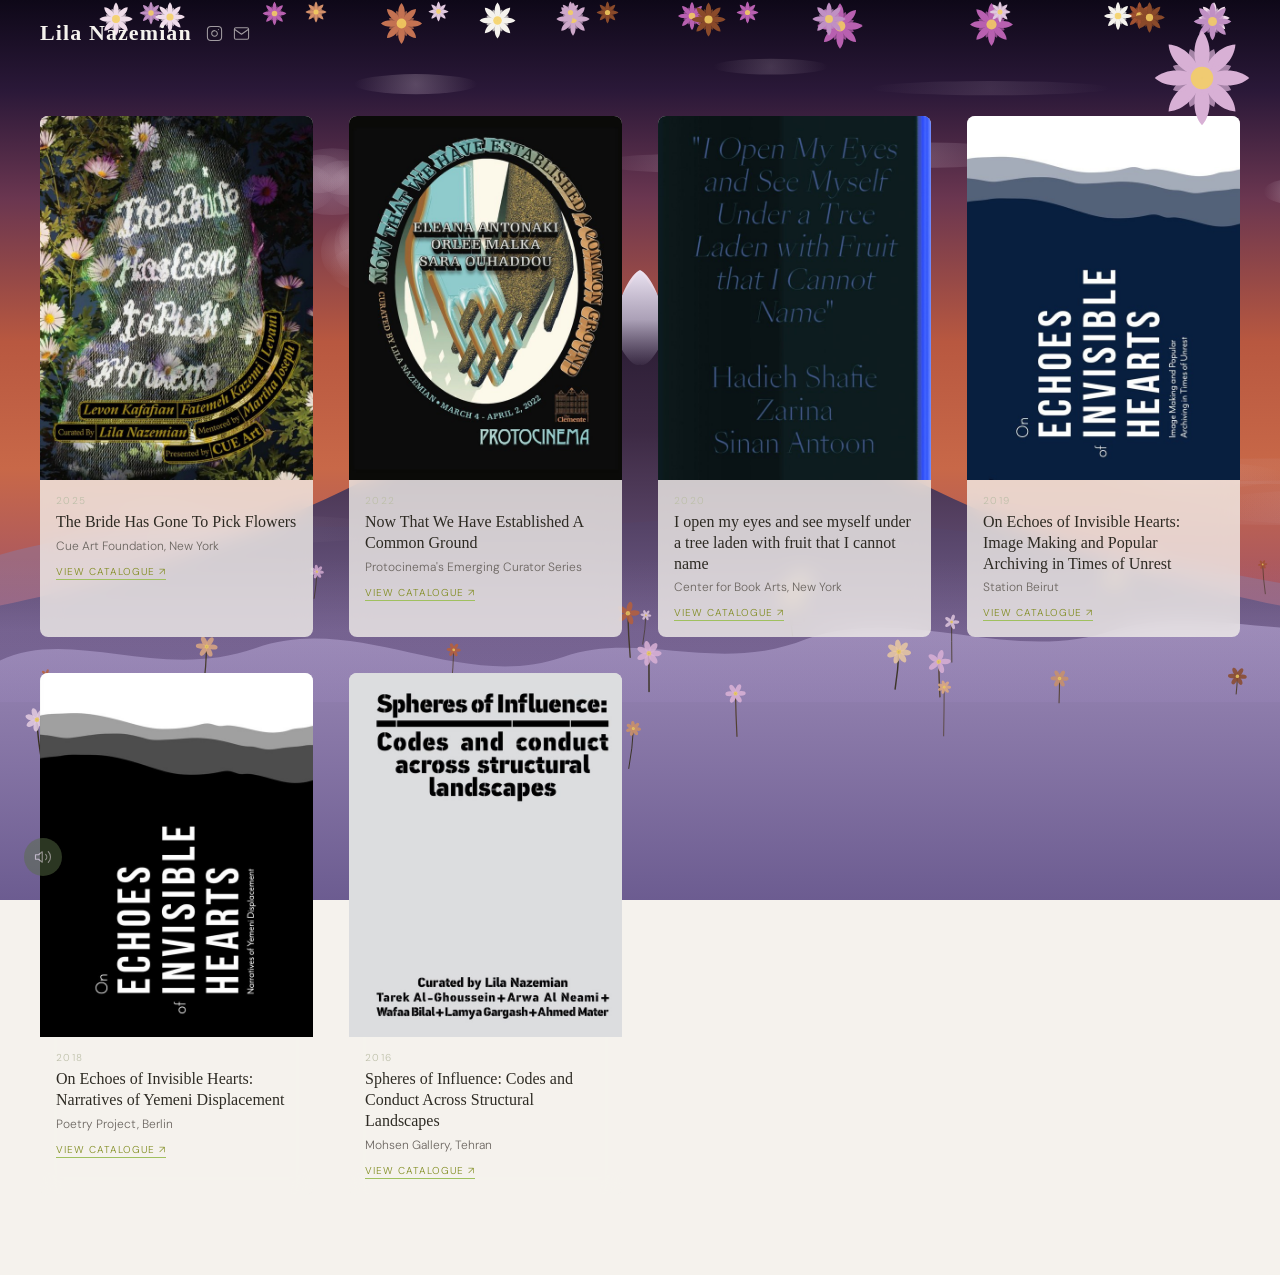
==== catalogue.html @ 612d7235 "Fix cosmos button glow and mobile drag Glow fix: - Move animation from .btn-float to .btn-float svg " ====
<!DOCTYPE html>
<html lang="en">
<head>
  <meta charset="UTF-8" />
  <meta name="viewport" content="width=device-width, initial-scale=1.0" />
  <title>Catalogues — Lila Nazemian</title>
  <link rel="icon" type="image/png" sizes="32x32" href="assets/favicon-32.png" />
  <link rel="apple-touch-icon" href="assets/apple-touch-icon.png" />
  <meta property="og:title"       content="Curatorial Catalogues — Lila Nazemian" />
  <meta property="og:description" content="Selected exhibitions and projects, 2016–2025." />
  <meta property="og:image"       content="https://lilanazemian.com/assets/og-image.gif" />
  <meta property="og:type"        content="website" />
  <meta name="twitter:card"       content="summary_large_image" />
  <meta name="twitter:image"      content="https://lilanazemian.com/assets/og-image.gif" />
  <link rel="stylesheet" href="assets/style.css" />
  <style id="page-style">
    /* ── Drawer: dropdown below button, top-right area ── */
    .drawer {
      top: 140px !important;
      right: 16px !important;
      left: auto !important;
      height: fit-content !important;
      width: fit-content !important;
      min-width: 160px !important;
      padding: 22px 44px 26px 32px !important;
      border-left: none !important;
      border: 0.5px solid var(--border) !important;
      border-radius: 6px !important;
      transform: translateY(-10px) !important;
      opacity: 0;
      pointer-events: none;
      transition: transform 0.28s cubic-bezier(0.34,1.18,0.64,1),
                  opacity 0.2s ease !important;
    }
    .drawer.open {
      transform: translateY(0) !important;
      opacity: 1 !important;
      pointer-events: auto !important;
    }

    /* ── Floating menu button ── */
    .menu-btn {
      position: fixed !important;
      top: 24px;
      right: 24px;
      z-index: 1000;
      background: none !important;
      border: none !important;
      box-shadow: none !important;
      cursor: pointer;
      padding: 0;
    }
    .btn-float {
      animation: btnBob 4s ease-in-out infinite;
    }
    .btn-float svg { display: block; /* glow handled by style.css */ }
    @keyframes btnBob {
      0%, 100% { transform: translateY(0px); }
      50%       { transform: translateY(-10px); }
    }

    .catalogue-grid {
      display: grid;
      grid-template-columns: repeat(auto-fill, minmax(260px, 1fr));
      gap: 36px;
      padding: 52px 40px 80px;
    }

    .catalogue-card {
      display: block;
      text-decoration: none;
      color: inherit;
    }
    .catalogue-card:hover .card-img img { transform: scale(1.03); }
    .catalogue-card:hover .card-title { color: var(--moss); }

    .card-img {
      width: 100%;
      aspect-ratio: 3 / 4;
      overflow: hidden;
      border-radius: 4px;
      background: var(--greige);
    }
    .card-img img {
      width: 100%;
      height: 100%;
      object-fit: cover;
      display: block;
      transition: transform 0.5s cubic-bezier(0.25,0.46,0.45,0.94);
    }

    .card-info { padding: 14px 0 0; }
    .card-year {
      font-size: 10px;
      letter-spacing: 0.14em;
      text-transform: uppercase;
      color: var(--greige);
      margin-bottom: 5px;
    }
    .card-title {
      font-family: var(--serif);
      font-size: 16px;
      font-weight: 400;
      line-height: 1.3;
      color: var(--dark);
      transition: color 0.2s;
      margin-bottom: 4px;
    }
    .card-venue { font-size: 12px; color: var(--mid); line-height: 1.5; }
    .card-pdf {
      display: inline-block;
      margin-top: 10px;
      font-size: 10px;
      letter-spacing: 0.1em;
      text-transform: uppercase;
      color: var(--olive);
      border-bottom: 0.5px solid var(--sage);
      padding-bottom: 1px;
    }

    /* Cards float over the Damavand background with frosted glass */
    .catalogue-card {
      background: rgba(245, 242, 237, 0.78);
      backdrop-filter: blur(10px);
      -webkit-backdrop-filter: blur(10px);
      border-radius: 8px;
      overflow: hidden;
      padding-bottom: 16px;
    }
    .card-img { border-radius: 0; }
    .card-info { padding: 14px 16px 0; }
  </style>
</head>
<body>

  <div class="drawer-overlay" id="overlay" onclick="closeDrawer()"></div>
  <div class="drawer" id="drawer">
    <nav>
      <a href="index.html">Home</a>
      <a href="catalogue.html" class="active">Catalogues</a>
      <a href="music.html">Music</a>
    </nav>
  </div>

  <header class="site-nav">
    <div class="nav-logo">
      <a href="index.html">Lila Nazemian</a>
      <span class="nav-icons">
        <a class="nav-icon" href="https://www.instagram.com/just.lila/" target="_blank" rel="noopener" aria-label="Instagram">
          <svg viewBox="0 0 24 24" width="17" height="17" fill="none" stroke="currentColor" stroke-width="1.5" stroke-linecap="round" stroke-linejoin="round"><rect x="2" y="2" width="20" height="20" rx="5" ry="5"/><path d="M16 11.37A4 4 0 1 1 12.63 8 4 4 0 0 1 16 11.37z"/><line x1="17.5" y1="6.5" x2="17.51" y2="6.5"/></svg>
        </a>
        <a class="nav-icon" href="mailto:lila.nazemian@gmail.com" aria-label="Email">
          <svg viewBox="0 0 24 24" width="17" height="17" fill="none" stroke="currentColor" stroke-width="1.5" stroke-linecap="round" stroke-linejoin="round"><path d="M4 4h16c1.1 0 2 .9 2 2v12c0 1.1-.9 2-2 2H4c-1.1 0-2-.9-2-2V6c0-1.1.9-2 2-2z"/><polyline points="22,6 12,13 2,6"/></svg>
        </a>
      </span>
    </div>
  </header>

  <!-- Floating cosmos menu button -->
  <button class="menu-btn" onclick="toggleDrawer()" aria-label="Open/close menu">
    <div class="btn-float">
      <svg viewBox="-24 -24 48 48" width="108" height="108" xmlns="http://www.w3.org/2000/svg">
        <path d="M0,0 C-4.5,-7 -4.5,-16 0,-21 C4.5,-16 4.5,-7 0,0Z" fill="#d8b0d5" transform="rotate(0)"/>
        <path d="M0,0 C-4.5,-7 -4.5,-16 0,-21 C4.5,-16 4.5,-7 0,0Z" fill="#d8b0d5" transform="rotate(45)"/>
        <path d="M0,0 C-4.5,-7 -4.5,-16 0,-21 C4.5,-16 4.5,-7 0,0Z" fill="#d8b0d5" transform="rotate(90)"/>
        <path d="M0,0 C-4.5,-7 -4.5,-16 0,-21 C4.5,-16 4.5,-7 0,0Z" fill="#d8b0d5" transform="rotate(135)"/>
        <path d="M0,0 C-4.5,-7 -4.5,-16 0,-21 C4.5,-16 4.5,-7 0,0Z" fill="#d8b0d5" transform="rotate(180)"/>
        <path d="M0,0 C-4.5,-7 -4.5,-16 0,-21 C4.5,-16 4.5,-7 0,0Z" fill="#d8b0d5" transform="rotate(225)"/>
        <path d="M0,0 C-4.5,-7 -4.5,-16 0,-21 C4.5,-16 4.5,-7 0,0Z" fill="#d8b0d5" transform="rotate(270)"/>
        <path d="M0,0 C-4.5,-7 -4.5,-16 0,-21 C4.5,-16 4.5,-7 0,0Z" fill="#d8b0d5" transform="rotate(315)"/>
        <path d="M0,0 C-3,-5 -3,-11 0,-14 C3,-11 3,-5 0,0Z" fill="#d8b0d5" opacity="0.72" transform="rotate(22.5)"/>
        <path d="M0,0 C-3,-5 -3,-11 0,-14 C3,-11 3,-5 0,0Z" fill="#d8b0d5" opacity="0.72" transform="rotate(67.5)"/>
        <path d="M0,0 C-3,-5 -3,-11 0,-14 C3,-11 3,-5 0,0Z" fill="#d8b0d5" opacity="0.72" transform="rotate(112.5)"/>
        <path d="M0,0 C-3,-5 -3,-11 0,-14 C3,-11 3,-5 0,0Z" fill="#d8b0d5" opacity="0.72" transform="rotate(157.5)"/>
        <path d="M0,0 C-3,-5 -3,-11 0,-14 C3,-11 3,-5 0,0Z" fill="#d8b0d5" opacity="0.72" transform="rotate(202.5)"/>
        <path d="M0,0 C-3,-5 -3,-11 0,-14 C3,-11 3,-5 0,0Z" fill="#d8b0d5" opacity="0.72" transform="rotate(247.5)"/>
        <path d="M0,0 C-3,-5 -3,-11 0,-14 C3,-11 3,-5 0,0Z" fill="#d8b0d5" opacity="0.72" transform="rotate(292.5)"/>
        <path d="M0,0 C-3,-5 -3,-11 0,-14 C3,-11 3,-5 0,0Z" fill="#d8b0d5" opacity="0.72" transform="rotate(337.5)"/>
        <circle r="5" fill="#f5d060" opacity="0.85"/>
      </svg>
    </div>
  </button>

  <main class="page">
    <div class="catalogue-grid">

      <a class="catalogue-card" href="catalogues/bride-has-gone.pdf" target="_blank" rel="noopener">
        <div class="card-img">
          <img src="assets/catalogues/cat_2025_bride.jpg" alt="The Bride Has Gone To Pick Flowers" loading="lazy" />
        </div>
        <div class="card-info">
          <div class="card-year">2025</div>
          <div class="card-title">The Bride Has Gone To Pick Flowers</div>
          <div class="card-venue">Cue Art Foundation, New York</div>
          <span class="card-pdf">View catalogue ↗</span>
        </div>
      </a>

      <a class="catalogue-card" href="catalogues/common-ground.pdf" target="_blank" rel="noopener">
        <div class="card-img">
          <img src="assets/catalogues/cat_2022_common.jpg" alt="Now That We Have Established A Common Ground" loading="lazy" />
        </div>
        <div class="card-info">
          <div class="card-year">2022</div>
          <div class="card-title">Now That We Have Established A Common Ground</div>
          <div class="card-venue">Protocinema's Emerging Curator Series</div>
          <span class="card-pdf">View catalogue ↗</span>
        </div>
      </a>

      <a class="catalogue-card" href="catalogues/i-open-my-eyes.pdf" target="_blank" rel="noopener">
        <div class="card-img">
          <img src="assets/catalogues/cat_2020_tree.jpg" alt="I open my eyes and see myself under a tree laden with fruit that I cannot name" loading="lazy" />
        </div>
        <div class="card-info">
          <div class="card-year">2020</div>
          <div class="card-title">I open my eyes and see myself under a tree laden with fruit that I cannot name</div>
          <div class="card-venue">Center for Book Arts, New York</div>
          <span class="card-pdf">View catalogue ↗</span>
        </div>
      </a>

      <a class="catalogue-card" href="catalogues/echoes-beirut.pdf" target="_blank" rel="noopener">
        <div class="card-img">
          <img src="assets/catalogues/cat_2019_echoes_a.jpg" alt="On Echoes of Invisible Hearts — Station Beirut" loading="lazy" />
        </div>
        <div class="card-info">
          <div class="card-year">2019</div>
          <div class="card-title">On Echoes of Invisible Hearts: Image Making and Popular Archiving in Times of Unrest</div>
          <div class="card-venue">Station Beirut</div>
          <span class="card-pdf">View catalogue ↗</span>
        </div>
      </a>

      <a class="catalogue-card" href="catalogues/echoes-berlin.pdf" target="_blank" rel="noopener">
        <div class="card-img">
          <img src="assets/catalogues/cat_2018_echoes_b.jpg" alt="On Echoes of Invisible Hearts — Poetry Project Berlin" loading="lazy" />
        </div>
        <div class="card-info">
          <div class="card-year">2018</div>
          <div class="card-title">On Echoes of Invisible Hearts: Narratives of Yemeni Displacement</div>
          <div class="card-venue">Poetry Project, Berlin</div>
          <span class="card-pdf">View catalogue ↗</span>
        </div>
      </a>

      <a class="catalogue-card" href="catalogues/spheres-of-influence.pdf" target="_blank" rel="noopener">
        <div class="card-img">
          <img src="assets/catalogues/cat_2016_spheres.jpg" alt="Spheres of Influence" loading="lazy" />
        </div>
        <div class="card-info">
          <div class="card-year">2016</div>
          <div class="card-title">Spheres of Influence: Codes and Conduct Across Structural Landscapes</div>
          <div class="card-venue">Mohsen Gallery, Tehran</div>
          <span class="card-pdf">View catalogue ↗</span>
        </div>
      </a>

    </div>
  </main>

  <!-- Mute button -->
  <button id="mute-btn" class="mute-btn" onclick="window._toggleSiteMusic && window._toggleSiteMusic()" aria-label="Toggle music">
    <svg class="icon-sound" viewBox="0 0 24 24" width="18" height="18" fill="none" stroke="currentColor" stroke-width="1.5" stroke-linecap="round" stroke-linejoin="round">
      <path d="M11 5L6 9H2v6h4l5 4V5z"/>
      <path d="M15.54 8.46a5 5 0 0 1 0 7.07"/>
      <path d="M19.07 4.93a10 10 0 0 1 0 14.14"/>
    </svg>
    <svg class="icon-muted" viewBox="0 0 24 24" width="18" height="18" fill="none" stroke="currentColor" stroke-width="1.5" stroke-linecap="round" stroke-linejoin="round">
      <path d="M11 5L6 9H2v6h4l5 4V5z"/>
      <line x1="23" y1="9" x2="17" y2="15"/>
      <line x1="17" y1="9" x2="23" y2="15"/>
    </svg>
  </button>

  <!-- Damavand animated background -->
  <script data-page>
  (function () {
    var canvas = document.createElement('canvas');
    canvas.style.cssText = 'position:fixed;inset:0;width:100%;height:100%;z-index:-1;pointer-events:none;';
    document.body.insertBefore(canvas, document.body.firstChild);
    var c = canvas.getContext('2d');
    var W, H;

    function resize() { W = canvas.width = window.innerWidth; H = canvas.height = window.innerHeight; }
    window.addEventListener('resize', resize);
    resize();

    // Cloud objects — three layers: high wispy, mid fluffy, low mist
    var clouds = [];
    function initClouds() {
      clouds = [];
      for (var i = 0; i < 7; i++) clouds.push({ x: Math.random() * W * 1.4 - W * 0.2, y: H * (0.06 + Math.random() * 0.14), w: 90 + Math.random() * 160, h: 10 + Math.random() * 16, spd: 0.06 + Math.random() * 0.10, op: 0.12 + Math.random() * 0.18, t: 'wisp' });
      for (var i = 0; i < 9; i++) clouds.push({ x: Math.random() * W * 1.4 - W * 0.2, y: H * (0.18 + Math.random() * 0.22), w: 65 + Math.random() * 130, h: 28 + Math.random() * 38, spd: 0.10 + Math.random() * 0.16, op: 0.16 + Math.random() * 0.20, t: 'fluffy' });
      for (var i = 0; i < 6; i++) clouds.push({ x: Math.random() * W * 1.2 - W * 0.1, y: H * (0.52 + Math.random() * 0.10), w: 170 + Math.random() * 220, h: 22 + Math.random() * 28, spd: 0.04 + Math.random() * 0.06, op: 0.08 + Math.random() * 0.10, t: 'mist' });
    }
    // Swaying wildflowers at mountain base
    var flowers = [];
    var FCOLS = ['#d8b0d5','#c47252','#a05030','#e8c8a0','#c8906a','#8a4a2a','#dca882','#b8603a','#e0c8de'];
    var SCOLS = ['#3a3018','#4a3820','#2e2810'];
    function initFlowers() {
      flowers = [];
      for (var i = 0; i < 26; i++) {
        var yf = 0.64 + Math.random() * 0.26;
        var sc = 0.5 + yf * 0.85;
        flowers.push({
          x:  Math.random() * W * 1.04 - W * 0.02,
          y:  H * yf,
          sh: (14 + Math.random() * 28) * sc,
          ph: Math.random() * Math.PI * 2,
          sp: 0.22 + Math.random() * 0.42,
          sw: 0.04 + Math.random() * 0.08,
          pr: (2.2 + Math.random() * 4.0) * sc,
          np: 5 + Math.floor(Math.random() * 3),
          fc: FCOLS[Math.floor(Math.random() * FCOLS.length)],
          sc: SCOLS[Math.floor(Math.random() * SCOLS.length)],
          op: 0.42 + yf * 0.56
        });
      }
    }
    initClouds();
    initFlowers();
    window.addEventListener('resize', function() { initClouds(); initFlowers(); });

    function drawCloud(cl) {
      c.save(); c.globalAlpha = cl.op;
      if (cl.t === 'wisp') {
        var g = c.createRadialGradient(cl.x, cl.y, 0, cl.x, cl.y, cl.w * 0.5);
        g.addColorStop(0, 'rgba(238,218,232,0.9)'); g.addColorStop(1, 'rgba(238,218,232,0)');
        c.fillStyle = g; c.beginPath();
        c.ellipse(cl.x, cl.y, cl.w * 0.5, cl.h * 0.5, 0, 0, Math.PI * 2); c.fill();
      } else if (cl.t === 'fluffy') {
        var puffs = [[0,0,cl.w*0.38,cl.h*0.52],[-cl.w*0.28,cl.h*0.1,cl.w*0.30,cl.h*0.40],[cl.w*0.24,cl.h*0.08,cl.w*0.27,cl.h*0.36],[-cl.w*0.1,-cl.h*0.12,cl.w*0.21,cl.h*0.30],[cl.w*0.08,-cl.h*0.06,cl.w*0.19,cl.h*0.27]];
        puffs.forEach(function(p) {
          var g = c.createRadialGradient(cl.x+p[0], cl.y+p[1], 0, cl.x+p[0], cl.y+p[1], Math.max(p[2],p[3]));
          g.addColorStop(0, 'rgba(238,222,234,0.88)'); g.addColorStop(1, 'rgba(238,222,234,0)');
          c.fillStyle = g; c.beginPath();
          c.ellipse(cl.x+p[0], cl.y+p[1], p[2], p[3], 0, 0, Math.PI*2); c.fill();
        });
      } else {
        var g = c.createRadialGradient(cl.x, cl.y, 0, cl.x, cl.y, cl.w * 0.5);
        g.addColorStop(0, 'rgba(215,195,210,0.75)'); g.addColorStop(1, 'rgba(215,195,210,0)');
        c.fillStyle = g; c.beginPath();
        c.ellipse(cl.x, cl.y, cl.w * 0.5, cl.h * 0.5, 0, 0, Math.PI * 2); c.fill();
      }
      c.restore();
    }

    function drawSky() {
      var g = c.createLinearGradient(0, 0, 0, H);
      g.addColorStop(0,    '#0e0818');   // just a whisper of deep night at zenith
      g.addColorStop(0.10, '#2a1838');   // quick exit from dark
      g.addColorStop(0.22, '#6a3650');   // warm-purple, sunrise starts
      g.addColorStop(0.38, '#b85840');   // warm auburn glow
      g.addColorStop(0.52, '#c86848');   // peak warm auburn-orange
      g.addColorStop(0.64, '#aa5860');   // warm fading into rose-mauve
      g.addColorStop(0.76, '#8a4878');   // muted purple-lilac
      g.addColorStop(0.86, '#6a3a6a');   // deeper lilac
      g.addColorStop(0.94, '#4e2e58');   // dark lilac-purple
      g.addColorStop(1,    '#3a2448');   // base
      c.fillStyle = g; c.fillRect(0, 0, W, H);
    }

    function drawMountain() {
      var px = W * 0.50, py = H * 0.30;
      var baseY = H * 0.70;

      // Distant ridgeline — ashy lilac
      c.fillStyle = 'rgba(138, 122, 162, 0.48)';
      c.beginPath(); c.moveTo(-10, H);
      c.lineTo(-10, H * 0.62);
      c.bezierCurveTo(W*0.12, H*0.56, W*0.32, H*0.60, W*0.50, H*0.58);
      c.bezierCurveTo(W*0.68, H*0.56, W*0.86, H*0.61, W+10, H*0.65);
      c.lineTo(W+10, H); c.closePath(); c.fill();

      // Main Damavand cone — dark top, ashy lilac base
      var mg = c.createLinearGradient(px, py, px, baseY);
      mg.addColorStop(0,   'rgba(28, 20, 42, 0.97)');
      mg.addColorStop(0.45, 'rgba(52, 38, 68, 0.94)');
      mg.addColorStop(1,   'rgba(108, 92, 138, 0.90)');
      c.fillStyle = mg;
      c.beginPath(); c.moveTo(-W*0.15, H);
      c.lineTo(-W*0.15, baseY);
      c.bezierCurveTo(W*0.14, baseY-18, px-W*0.07, py+H*0.16, px, py);
      c.bezierCurveTo(px+W*0.07, py+H*0.16, W*0.86, baseY-18, W*1.15, baseY);
      c.lineTo(W*1.15, H); c.closePath(); c.fill();

      // Snow cap
      var sg = c.createLinearGradient(px, py, px, py + H*0.11);
      sg.addColorStop(0,   'rgba(242, 234, 248, 0.97)');
      sg.addColorStop(0.5, 'rgba(222, 212, 234, 0.72)');
      sg.addColorStop(1,   'rgba(200, 190, 218, 0)');
      c.fillStyle = sg;
      c.beginPath();
      c.moveTo(px - W*0.022, py + H*0.065);
      c.bezierCurveTo(px - W*0.016, py + H*0.028, px - W*0.007, py + H*0.004, px, py);
      c.bezierCurveTo(px + W*0.007, py + H*0.004, px + W*0.016, py + H*0.028, px + W*0.022, py + H*0.065);
      c.bezierCurveTo(px + W*0.012, py + H*0.100, px + W*0.004, py + H*0.108, px, py + H*0.105);
      c.bezierCurveTo(px - W*0.004, py + H*0.108, px - W*0.012, py + H*0.100, px - W*0.022, py + H*0.065);
      c.closePath(); c.fill();

      // Rolling ashy-lilac foothills — curved silhouette in the foreground
      var fg = c.createLinearGradient(0, H*0.66, 0, H);
      fg.addColorStop(0,   'rgba(172, 155, 198, 0.82)');
      fg.addColorStop(0.35, 'rgba(145, 128, 175, 0.90)');
      fg.addColorStop(1,   'rgba(108, 92, 145, 0.96)');
      c.fillStyle = fg;
      c.beginPath();
      c.moveTo(-10, H);
      c.lineTo(-10, H * 0.74);
      c.bezierCurveTo(W*0.05, H*0.69,  W*0.12, H*0.76, W*0.20, H*0.72);
      c.bezierCurveTo(W*0.28, H*0.68,  W*0.36, H*0.77, W*0.44, H*0.73);
      c.bezierCurveTo(W*0.50, H*0.70,  W*0.56, H*0.75, W*0.63, H*0.71);
      c.bezierCurveTo(W*0.71, H*0.67,  W*0.79, H*0.74, W*0.87, H*0.70);
      c.bezierCurveTo(W*0.94, H*0.67,  W*1.02, H*0.72, W*1.10, H*0.69);
      c.lineTo(W*1.10, H);
      c.closePath(); c.fill();

      // Soft lilac mist at foothill base
      var hg = c.createLinearGradient(0, H*0.62, 0, H*0.78);
      hg.addColorStop(0, 'rgba(180, 160, 210, 0)');
      hg.addColorStop(1, 'rgba(160, 140, 195, 0.20)');
      c.fillStyle = hg; c.fillRect(0, H*0.62, W, H*0.16);
    }

    function drawFlowers(t) {
      flowers.forEach(function(f) {
        var sway = Math.sin(t * f.sp + f.ph) * f.sw;
        c.save();
        c.translate(f.x, f.y);
        c.rotate(sway);
        c.globalAlpha = f.op;

        // Stem — gentle bezier curve
        c.beginPath();
        c.strokeStyle = f.sc;
        c.lineWidth = Math.max(0.7, f.pr * 0.22);
        c.lineCap = 'round';
        c.moveTo(0, 0);
        c.quadraticCurveTo(sway * f.sh * 0.30, -f.sh * 0.52, 0, -f.sh);
        c.stroke();

        // Petals
        c.translate(0, -f.sh);
        for (var p = 0; p < f.np; p++) {
          var a = (p / f.np) * Math.PI * 2;
          c.fillStyle = f.fc;
          c.beginPath();
          c.ellipse(Math.cos(a) * f.pr, Math.sin(a) * f.pr, f.pr * 0.88, f.pr * 0.44, a, 0, Math.PI * 2);
          c.fill();
        }

        // Centre
        c.fillStyle = '#e8c860';
        c.beginPath();
        c.arc(0, 0, f.pr * 0.36, 0, Math.PI * 2);
        c.fill();

        c.restore();
      });
    }

    function frame(ts) {
      var t = (ts || 0) * 0.001;
      c.clearRect(0, 0, W, H);
      drawSky();
      // High clouds behind mountain
      clouds.filter(function(cl) { return cl.y < H * 0.42; }).forEach(function(cl) {
        cl.x += cl.spd; if (cl.x > W + 300) cl.x = -300;
        drawCloud(cl);
      });
      drawMountain();
      drawFlowers(t);
      // Low mist in front of mountain
      clouds.filter(function(cl) { return cl.y >= H * 0.42; }).forEach(function(cl) {
        cl.x += cl.spd; if (cl.x > W + 350) cl.x = -350;
        drawCloud(cl);
      });
      _raf = requestAnimationFrame(frame);
    }
    var _raf = requestAnimationFrame(frame);
    window._pageCleanup = function () {
      cancelAnimationFrame(_raf);
      window.removeEventListener('resize', resize);
      if (canvas.parentNode) canvas.parentNode.removeChild(canvas);
    };
  }());
  </script>

  <!-- Cosmos snow -->
  <script>
  (function () {
    var COLORS = ['#d8b0d5','#c090c4','#e0c8de','#b860b0','#f0dcea','#f5f2ed','#cda8ca','#a05030','#c47252','#8a4a2a','#d4906a'];
    var N = 24;
    var wrap = document.createElement('div');
    wrap.style.cssText = 'position:fixed;inset:0;pointer-events:none;z-index:10;overflow:hidden;';
    document.body.appendChild(wrap);

    function flowerSVG(sz, fill) {
      var p8  = [0,45,90,135,180,225,270,315];
      var p16 = [22.5,67.5,112.5,157.5,202.5,247.5,292.5,337.5];
      var s = '<svg viewBox="-24 -24 48 48" width="'+sz+'" height="'+sz+'" xmlns="http://www.w3.org/2000/svg">';
      p8.forEach(function(r){ s += '<path d="M0,0 C-4.5,-7 -4.5,-16 0,-21 C4.5,-16 4.5,-7 0,0Z" fill="'+fill+'" transform="rotate('+r+')"/>'; });
      p16.forEach(function(r){ s += '<path d="M0,0 C-3,-5 -3,-11 0,-14 C3,-11 3,-5 0,0Z" fill="'+fill+'" opacity="0.72" transform="rotate('+r+')"/>'; });
      s += '<circle r="5" fill="#f5d060" opacity="0.85"/></svg>';
      return s;
    }

    for (var i = 0; i < N; i++) {
      var size  = 22 + Math.random() * 32;
      var x     = Math.random() * 106 - 3;
      var dur   = 50000 + Math.random() * 45000;
      var delay = -(0.12 + Math.random() * 0.88) * dur;
      var fill  = COLORS[Math.floor(Math.random() * COLORS.length)];
      var drift = (Math.random() - 0.5) * 180;
      var spin  = (Math.random() - 0.5) * 600;
      var opk   = 0.55 + Math.random() * 0.3;
      var el = document.createElement('div');
      el.style.cssText = 'position:absolute;top:0;left:' + x + '%;';
      el.innerHTML = flowerSVG(Math.round(size), fill);
      wrap.appendChild(el);
      el.animate([
        { transform: 'translateY(-'+(size+10)+'px) translateX(0px) rotate(0deg)',     opacity: opk },
        { transform: 'translateY(110vh) translateX('+drift+'px) rotate('+spin+'deg)', opacity: 0   }
      ], { duration: dur, delay: delay, iterations: Infinity, easing: 'linear' });
    }
  }());
  </script>

  <!-- Isfahan music box — melody variation, link tinkle, mute -->
  <script>
  (function () {
    var AC = window.AudioContext || window.webkitAudioContext;
    if (!AC) return;

    var D4  = 587.33, E4 = 659.26,
        Fk4 = D4 * Math.pow(2, 350 / 1200),
        G4  = 784.00, A4 = 880.00, Bb4 = 932.33;

    var tempo = 0.88 + Math.random() * 0.24;
    function ms(x) { return x * tempo; }

    var mel1 = [
      {f:A4,d:ms(560)},{f:G4,d:ms(390)},{f:Fk4,d:ms(760)},
      {f:E4,d:ms(390)},{f:D4,d:ms(1200)},{f:0,d:ms(420)},
      {f:D4,d:ms(280)},{f:E4,d:ms(280)},{f:Fk4,d:ms(430)},
      {f:G4,d:ms(560)},{f:A4,d:ms(390)},{f:Bb4,d:ms(610)},
      {f:A4,d:ms(390)},{f:G4,d:ms(390)},{f:Fk4,d:ms(560)},
      {f:E4,d:ms(390)},{f:D4,d:ms(1500)},{f:0,d:ms(500)},
      {f:E4,d:ms(200)},{f:Fk4,d:ms(250)},{f:E4,d:ms(200)},
      {f:D4,d:ms(250)},{f:E4,d:ms(200)},{f:Fk4,d:ms(610)},
      {f:G4,d:ms(760)},{f:Fk4,d:ms(430)},{f:E4,d:ms(390)},
      {f:D4,d:ms(2000)},{f:0,d:ms(1200)}
    ];
    var mel2 = [
      {f:D4,d:ms(560)},{f:E4,d:ms(390)},{f:Fk4,d:ms(760)},
      {f:G4,d:ms(390)},{f:A4,d:ms(1200)},{f:0,d:ms(420)},
      {f:A4,d:ms(280)},{f:G4,d:ms(280)},{f:Fk4,d:ms(430)},
      {f:E4,d:ms(560)},{f:D4,d:ms(390)},{f:E4,d:ms(610)},
      {f:Fk4,d:ms(390)},{f:E4,d:ms(390)},{f:D4,d:ms(560)},{f:0,d:ms(500)},
      {f:G4,d:ms(200)},{f:Fk4,d:ms(250)},{f:G4,d:ms(200)},
      {f:A4,d:ms(250)},{f:G4,d:ms(200)},{f:Fk4,d:ms(610)},
      {f:E4,d:ms(760)},{f:D4,d:ms(2000)},{f:0,d:ms(1200)}
    ];
    var mel3 = [
      {f:Bb4,d:ms(760)},{f:A4,d:ms(560)},
      {f:G4,d:ms(390)},{f:Fk4,d:ms(760)},
      {f:E4,d:ms(390)},{f:D4,d:ms(1500)},{f:0,d:ms(500)},
      {f:D4,d:ms(280)},{f:Fk4,d:ms(430)},{f:A4,d:ms(560)},
      {f:Bb4,d:ms(610)},{f:A4,d:ms(390)},{f:G4,d:ms(390)},
      {f:Fk4,d:ms(560)},{f:E4,d:ms(390)},{f:D4,d:ms(1200)},{f:0,d:ms(420)},
      {f:E4,d:ms(200)},{f:Fk4,d:ms(200)},{f:E4,d:ms(200)},
      {f:D4,d:ms(200)},{f:E4,d:ms(430)},
      {f:Fk4,d:ms(390)},{f:G4,d:ms(560)},{f:Fk4,d:ms(430)},
      {f:E4,d:ms(390)},{f:D4,d:ms(2200)},{f:0,d:ms(1200)}
    ];
    var mel = [mel1, mel2, mel3][Math.floor(Math.random() * 3)];

    var PARTIALS = [
      [1.000, 1.00, 2.4],
      [2.756, 0.32, 0.50],
      [5.404, 0.10, 0.18],
    ];

    var ctx, masterGain, nextTime = 0, idx = 0, ready = false;
    var _muted = localStorage.getItem('siteMuted') === 'true';

    // Pre-build the audio graph immediately at page load so the reverb
    // computation is done before the first user gesture — no startup lag.
    try {
      ctx = new AC();
      var _rev = makeHallReverb(), _rvg = ctx.createGain();
      _rvg.gain.value = 0.54;
      masterGain = ctx.createGain(); masterGain.gain.value = 0;
      masterGain.connect(ctx.destination);
      masterGain.connect(_rev); _rev.connect(_rvg); _rvg.connect(ctx.destination);
    } catch(e) {}

    (function () {
      var btn = document.getElementById('mute-btn');
      if (btn && _muted) btn.classList.add('muted');
    }());

    function makeReverb() {
      var conv = ctx.createConvolver(), n = ctx.sampleRate * 3,
          buf  = ctx.createBuffer(2, n, ctx.sampleRate);
      for (var c = 0; c < 2; c++) {
        var d = buf.getChannelData(c);
        for (var i = 0; i < n; i++)
          d[i] = (Math.random() * 2 - 1) * Math.pow(1 - i / n, 2.1);
      }
      conv.buffer = buf; return conv;
    }

    function makeHallReverb() {
      var conv = ctx.createConvolver(), n = ctx.sampleRate * 5,
          buf  = ctx.createBuffer(2, n, ctx.sampleRate);
      var pre = Math.floor(ctx.sampleRate * 0.022);
      for (var c = 0; c < 2; c++) {
        var d = buf.getChannelData(c);
        for (var i = 0; i < n; i++) {
          if (i < pre) { d[i] = 0; continue; }
          var tt = (i - pre) / (n - pre);
          d[i] = (Math.random() * 2 - 1) * Math.pow(1 - tt, 1.2);
        }
      }
      conv.buffer = buf; return conv;
    }

    function strikeTine(freq, startTime) {
      PARTIALS.forEach(function(p) {
        var osc = ctx.createOscillator(), ng = ctx.createGain();
        osc.type = 'sine'; osc.frequency.value = freq * p[0];
        ng.gain.setValueAtTime(0, startTime);
        ng.gain.linearRampToValueAtTime(p[1], startTime + 0.003);
        ng.gain.exponentialRampToValueAtTime(0.0001, startTime + p[2]);
        osc.connect(ng); ng.connect(masterGain);
        osc.start(startTime); osc.stop(startTime + p[2] + 0.05);
      });
    }

    function tick() {
      while (nextTime < ctx.currentTime + 2.0) {
        var note = mel[idx], dur = note.d / 1000;
        if (note.f > 0) strikeTine(note.f, nextTime);
        nextTime += dur;
        idx = (idx + 1) % mel.length;
        if (idx === 0) nextTime += 2.5;
      }
      setTimeout(tick, 80);
    }

    function startWind() {
      var len = ctx.sampleRate * 8, buf = ctx.createBuffer(2, len, ctx.sampleRate);
      for (var c = 0; c < 2; c++) {
        var d = buf.getChannelData(c);
        for (var i = 0; i < len; i++) d[i] = Math.random() * 2 - 1;
      }
      var noise = ctx.createBufferSource();
      noise.buffer = buf; noise.loop = true;
      var hp = ctx.createBiquadFilter();
      hp.type = 'highpass'; hp.frequency.value = 80; hp.Q.value = 0.4;
      var lp = ctx.createBiquadFilter();
      lp.type = 'lowpass'; lp.frequency.value = 650; lp.Q.value = 0.5;
      var wGain = ctx.createGain();
      wGain.gain.setValueAtTime(0, ctx.currentTime);
      wGain.gain.linearRampToValueAtTime(0.07, ctx.currentTime + 2.5);
      var aLFO = ctx.createOscillator(), aLFOG = ctx.createGain();
      aLFO.frequency.value = 0.05; aLFOG.gain.value = 0.018;
      aLFO.connect(aLFOG); aLFOG.connect(wGain.gain); aLFO.start();
      var fLFO = ctx.createOscillator(), fLFOG = ctx.createGain();
      fLFO.frequency.value = 0.024; fLFOG.gain.value = 180;
      fLFO.connect(fLFOG); fLFOG.connect(lp.frequency); fLFO.start();
      var wRevConv = makeReverb(), wRevG = ctx.createGain();
      wRevG.gain.value = 0.85;
      noise.connect(hp); hp.connect(lp); lp.connect(wGain);
      wGain.connect(ctx.destination);
      wGain.connect(wRevConv); wRevConv.connect(wRevG); wRevG.connect(ctx.destination);
      noise.start();
    }

    var tinkleBusy = false;
    function tinkle() {
      if (!ready || !ctx || _muted || tinkleBusy) return;
      tinkleBusy = true;
      setTimeout(function() { tinkleBusy = false; }, 120);
      var TNOTES = [D4*4, E4*4, Fk4*4, G4*4, A4*4];
      var f = TNOTES[Math.floor(Math.random() * TNOTES.length)]
              * Math.pow(2, (Math.random() * 14 - 7) / 1200);
      [[1.0, 0.08, 0.36], [2.756, 0.025, 0.12]].forEach(function(p) {
        var osc = ctx.createOscillator(), g = ctx.createGain();
        osc.type = 'sine'; osc.frequency.value = f * p[0];
        g.gain.setValueAtTime(0, ctx.currentTime);
        g.gain.linearRampToValueAtTime(p[1], ctx.currentTime + 0.003);
        g.gain.exponentialRampToValueAtTime(0.0001, ctx.currentTime + p[2]);
        osc.connect(g); g.connect(ctx.destination);
        osc.start(); osc.stop(ctx.currentTime + p[2] + 0.05);
      });
    }

    function setup() {
      if (ready) return;
      ready = true;
      // Graph already built at load time — just ramp up and schedule
      masterGain.gain.setValueAtTime(0, ctx.currentTime);
      masterGain.gain.linearRampToValueAtTime(0.36, ctx.currentTime + 0.3);
      nextTime = ctx.currentTime + 0.1;
      tick();
      startWind();
      var _tt = null;
      document.addEventListener('mouseover', function(e) {
        var a = e.target.closest('a');
        if (a && a !== _tt) { _tt = a; tinkle(); }
      });
      document.addEventListener('mouseout', function(e) {
        if (e.target.closest('a') === _tt) _tt = null;
      });
    }

    function start() {
      if (_muted || !ctx) return;
      try { var b=ctx.createBuffer(1,1,ctx.sampleRate),s=ctx.createBufferSource(); s.buffer=b; s.connect(ctx.destination); s.start(0); } catch(ex){}
      ctx.resume().then(setup);
    }

    window._toggleSiteMusic = function() {
      _muted = !_muted;
      localStorage.setItem('siteMuted', _muted ? 'true' : 'false');
      var btn = document.getElementById('mute-btn');
      if (btn) btn.classList.toggle('muted', _muted);
      if (_muted) {
        if (ctx) ctx.suspend();
      } else {
        if (!ctx || ctx.state === 'suspended') start();
        else if (ctx) ctx.resume();
      }
    };

    // Pause/resume without touching the mute preference (used by video modal)
    window._pauseSiteMusic  = function() { if (ctx) ctx.suspend(); };
    window._resumeSiteMusic = function() { if (ctx && !_muted) ctx.resume(); };

    if (!_muted) {
      start();
      ['pointerdown','touchstart','touchend','keydown'].forEach(function(ev) {
        document.addEventListener(ev, start, { once: true, passive: true });
      });
    }

    var D5=D4*2, E5=E4*2, Fk5=Fk4*2, G5=G4*2, A5=A4*2, Bb5=Bb4*2;
    var splurges = [
      [[A5,0],[G5,80],[Fk5,170]],
      [[D5,0],[Fk5,70],[A5,150]],
      [[G5,0],[E5,65],[Fk5,130],[D5,220]],
      [[Fk5,0],[E5,55],[Fk5,110],[G5,190]],
      [[A5,0],[G5,90],[E5,190]],
      [[E5,0],[Fk5,60],[G5,120],[A5,200]],
      [[Bb5,0],[A5,75],[G5,160]],
      [[D5,0],[E5,50],[Fk5,95],[E5,150]],
    ];
    var scrollBusy = false;
    window.addEventListener('scroll', function() {
      if (scrollBusy || !ready || !ctx || _muted) return;
      scrollBusy = true;
      setTimeout(function() { scrollBusy = false; }, 380);
      var pat = splurges[Math.floor(Math.random() * splurges.length)];
      var now = ctx.currentTime;
      var bend = Math.pow(2, (Math.random() * 24 - 12) / 1200);
      pat.forEach(function(n) { strikeTine(n[0]*bend, now+n[1]/1000); });
    }, { passive: true });
  }());
  </script>

  <script>
    var _baseRate = Math.random() < 0.5 ? 1 : -1;
    var _spinAnim;
    (function () {
      var svg = document.querySelector('.menu-btn .btn-float svg');
      if (!svg) return;
      _spinAnim = svg.animate(
        [{ transform: 'rotate(0deg)' }, { transform: 'rotate(360deg)' }],
        { duration: 11000, iterations: Infinity, easing: 'linear' }
      );
      _spinAnim.playbackRate = _baseRate;
    }());

    function _spinBtn() {
      if (!_spinAnim) return;
      _spinAnim.playbackRate = _baseRate * 6;
      var t0 = null, peak = _baseRate * 6, dur = 1800;
      function ease(ts) {
        if (!t0) t0 = ts;
        var p = Math.min((ts - t0) / dur, 1);
        var e = 1 - Math.pow(1 - p, 2.5);
        _spinAnim.playbackRate = peak + (_baseRate - peak) * e;
        if (p < 1) requestAnimationFrame(ease);
      }
      requestAnimationFrame(ease);
    }

    function openDrawer() {
      document.getElementById('drawer').classList.add('open');
      document.getElementById('overlay').classList.add('open');
    }
    function closeDrawer() {
      document.getElementById('drawer').classList.remove('open');
      document.getElementById('overlay').classList.remove('open');
    }
    function toggleDrawer() {
      _spinBtn();
      if (document.getElementById('drawer').classList.contains('open')) {
        closeDrawer();
      } else {
        openDrawer();
      }
    }
    document.addEventListener('keydown', function (e) { if (e.key === 'Escape') closeDrawer(); });
  </script>

  <!-- Draggable cosmos button -->
  <script>
  (function () {
    var btn = document.querySelector('.menu-btn');
    if (!btn) return;
    var KEY = 'menuBtnPos';
    var dragging = false, _wasDrag = false;
    var startX, startY, startLeft, startTop;

    try {
      var saved = JSON.parse(localStorage.getItem(KEY));
      if (saved) {
        btn.style.right = 'auto'; btn.style.transform = 'none';
        btn.style.left = Math.min(saved.x, window.innerWidth  - btn.offsetWidth)  + 'px';
        btn.style.top  = Math.min(saved.y, window.innerHeight - btn.offsetHeight) + 'px';
      }
    } catch (e) {}

    function onStart(e) {
      if (e.pointerType === 'mouse' && e.button !== 0) return;
      var r = btn.getBoundingClientRect();
      startX = e.clientX; startY = e.clientY;
      startLeft = r.left; startTop = r.top;
      btn.style.right = 'auto'; btn.style.transform = 'none';
      btn.style.left = startLeft + 'px'; btn.style.top = startTop + 'px';
      dragging = true; _wasDrag = false;
      btn.setPointerCapture(e.pointerId);
    }
    function onMove(e) {
      if (!dragging) return;
      var dx = e.clientX - startX, dy = e.clientY - startY;
      if (Math.abs(dx) > 8 || Math.abs(dy) > 8) _wasDrag = true;
      if (_wasDrag) {
        e.preventDefault();
        btn.style.left = Math.max(0, Math.min(window.innerWidth  - btn.offsetWidth,  startLeft + dx)) + 'px';
        btn.style.top  = Math.max(0, Math.min(window.innerHeight - btn.offsetHeight, startTop  + dy)) + 'px';
      }
    }
    function onEnd() {
      if (!dragging) return; dragging = false;
      if (_wasDrag) { try { localStorage.setItem(KEY, JSON.stringify({ x: parseFloat(btn.style.left), y: parseFloat(btn.style.top) })); } catch (ex) {} }
    }

    btn.addEventListener('click', function (e) {
      if (_wasDrag) { _wasDrag = false; e.stopImmediatePropagation(); e.preventDefault(); }
    }, true);
    btn.addEventListener('pointerdown', onStart);
    btn.addEventListener('pointermove', onMove, { passive: false });
    btn.addEventListener('pointerup',   onEnd);
    btn.addEventListener('pointercancel', onEnd);
  }());
  </script>
  <script src="assets/nav.js"></script>
</body>
</html>
---- assets/style.css ----
/* ─── Lila Nazemian — shared styles ─── */

@import url('https://fonts.googleapis.com/css2?family=DM+Sans:wght@300;400&display=swap');

/* Tasman is a licensed font — load from your own server or Fontspring.
   Place tasman-regular.woff2 in /assets/ and uncomment:
@font-face {
  font-family: 'Tasman';
  src: url('tasman-regular.woff2') format('woff2');
  font-weight: 400;
  font-style: normal;
  font-display: swap;
}
*/

:root {
  --lilac:   #d8b0d5;
  --sage:    #a0c05f;
  --moss:    #617222;
  --olive:   #808c20;
  --greige:  #bdbfa9;
  --cream:   #f5f2ed;
  --dark:    #2e2b24;
  --mid:     #6b6560;
  --border:  rgba(97,114,34,0.18);

  --serif: 'Tasman', 'Cormorant Garamond', Georgia, serif;
  --sans:  'DM Sans', system-ui, sans-serif;
}

*, *::before, *::after { box-sizing: border-box; margin: 0; padding: 0; }

html { font-size: 16px; -webkit-font-smoothing: antialiased; }

body {
  font-family: var(--sans);
  font-weight: 300;
  background: var(--cream);
  color: var(--dark);
  min-height: 100vh;
}

a { color: inherit; text-decoration: none; }

/* ─── NAV ─── */
.site-nav {
  position: fixed;
  top: 0; left: 0; right: 0;
  z-index: 100;
  display: flex;
  justify-content: space-between;
  align-items: center;
  padding: 20px 40px;
  background: transparent;
  border-bottom: none;
}

.nav-logo {
  font-family: var(--serif);
  font-size: 22px;
  font-weight: 600;
  letter-spacing: 0.05em;
  color: #f5f2ed;
  background: none;
  display: flex;
  align-items: center;
  gap: 0;
}
.nav-logo a { color: inherit; }

.nav-icons {
  display: flex;
  align-items: center;
  gap: 10px;
  margin-left: 14px;
}
.nav-icon {
  display: flex;
  align-items: center;
  opacity: 0.62;
  transition: opacity 0.2s;
}
.nav-icon:hover { opacity: 1; }

.menu-btn {
  background: none;
  border: none;
  cursor: grab;
  padding: 6px;
  display: flex;
  flex-direction: column;
  gap: 5px;
  border-radius: 4px;
  touch-action: none; /* lets pointer events handle drag on mobile */
}

/* ─── COSMOS BUTTON GLOW ─── */
/* Target the SVG directly so the glow animation doesn't conflict
   with the btnBob animation that sits on .btn-float */
.menu-btn .btn-float svg {
  animation: cosmos-glow 3.4s ease-in-out infinite;
}
@keyframes cosmos-glow {
  0%, 100% {
    filter:
      drop-shadow(0 6px 18px rgba(0,0,0,0.38))
      drop-shadow(0 0  9px rgba(216,176,213,0.80))
      drop-shadow(0 0 22px rgba(216,176,213,0.45));
  }
  50% {
    filter:
      drop-shadow(0 6px 18px rgba(0,0,0,0.38))
      drop-shadow(0 0 16px rgba(216,176,213,1.00))
      drop-shadow(0 0 36px rgba(216,176,213,0.72))
      drop-shadow(0 0 58px rgba(180,140,210,0.38));
  }
}

.menu-btn .bar {
  display: block;
  height: 1.5px;
  border-radius: 1px;
  transition: background 0.25s, width 0.25s;
}
.bar-1 { width: 26px; background: var(--lilac); }
.bar-2 { width: 20px; background: var(--sage); }
.bar-3 { width: 14px; background: var(--olive); }
.menu-btn:hover .bar { background: var(--moss) !important; width: 26px !important; }

/* ─── DRAWER ─── */
.drawer {
  position: fixed;
  top: 0; right: 0;
  width: 28vw;
  min-width: 220px;
  max-width: 320px;
  height: 100vh;
  z-index: 200;
  background: var(--cream);
  border-left: 0.5px solid var(--border);
  transform: translateX(100%);
  transition: transform 0.38s cubic-bezier(0.77,0,0.18,1);
  display: flex;
  flex-direction: column;
  padding: 28px 32px 40px;
}
.drawer.open { transform: translateX(0); }

.drawer-close {
  align-self: flex-end;
  background: none;
  border: none;
  cursor: pointer;
  font-family: var(--sans);
  font-size: 11px;
  letter-spacing: 0.14em;
  text-transform: uppercase;
  color: var(--olive);
  margin-bottom: 40px;
}

.drawer nav {
  display: flex;
  flex-direction: column;
  gap: 6px;
}
.drawer nav a {
  font-family: var(--serif);
  font-size: 28px;
  font-weight: 400;
  letter-spacing: 0.02em;
  color: var(--dark);
  padding: 8px 0;
  border-bottom: 0.5px solid var(--border);
  transition: color 0.2s;
}
.drawer nav a:hover { color: var(--moss); }
.drawer nav a.active { color: var(--olive); }

.drawer-overlay {
  position: fixed;
  inset: 0;
  z-index: 199;
  background: transparent;
  display: none;
}
.drawer-overlay.open { display: block; }

/* ─── PAGE WRAPPER ─── */
.page { padding-top: 64px; }

/* ─── LINKS ─── */
.bio-link {
  color: var(--lilac);
  border-bottom: 0.5px solid rgba(216,176,213,0.5);
  transition: color 0.2s, border-color 0.2s;
}
.bio-link:hover {
  color: #fff;
  border-bottom-color: rgba(255,255,255,0.5);
}

/* ─── MUTE BUTTON ─── */
.mute-btn {
  position: fixed;
  bottom: 24px;
  left: 24px;
  z-index: 500;
  background: rgba(90, 110, 70, 0.82);
  border: none;
  border-radius: 50%;
  width: 38px;
  height: 38px;
  display: flex;
  align-items: center;
  justify-content: center;
  cursor: pointer;
  color: #f5f2ed;
  opacity: 0.6;
  transition: opacity 0.2s;
  padding: 0;
}
.mute-btn:hover { opacity: 1; }
.mute-btn .icon-muted { display: none; }
.mute-btn.muted .icon-sound { display: none; }
.mute-btn.muted .icon-muted { display: block; }

/* ─── FOOTER ─── */
.site-footer {
  text-align: center;
  padding: 32px 40px;
  font-size: 11px;
  letter-spacing: 0.1em;
  text-transform: uppercase;
  color: var(--greige);
  border-top: 0.5px solid var(--border);
  margin-top: 80px;
}
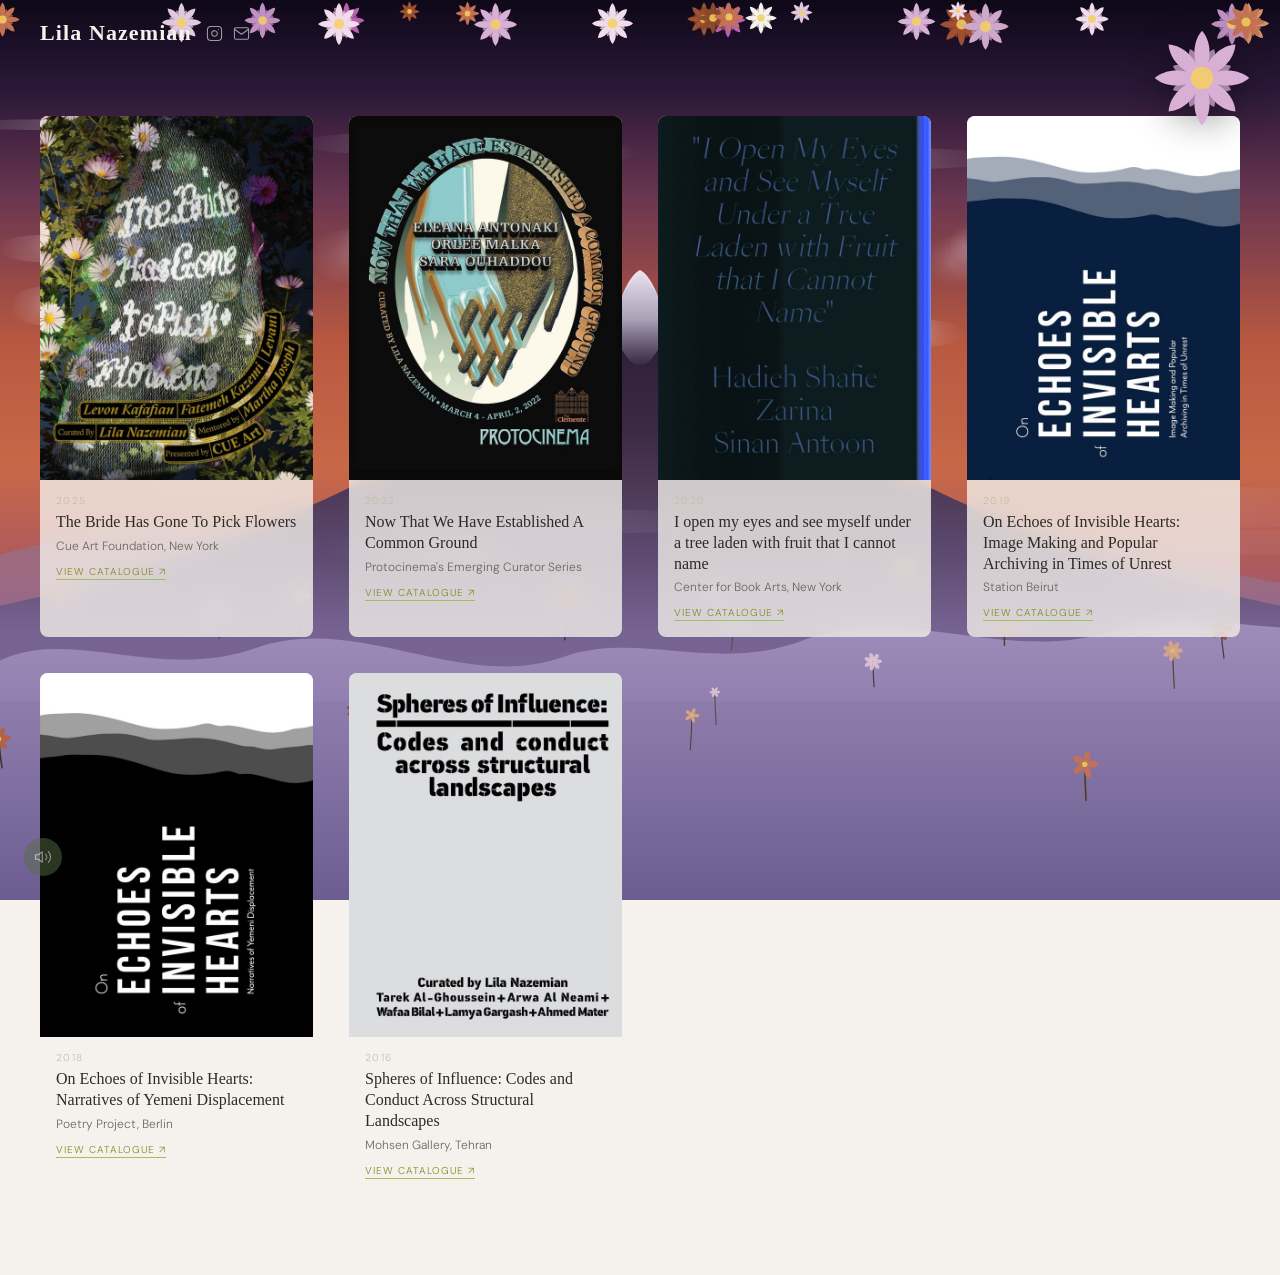
==== commit 67e04795: "Radial beam glow + fix mobile drag Glow: replace drop-shadow (traces petal silhouette) with a circul" ====
--- a/catalogue.html
+++ b/catalogue.html
@@ -843,7 +843,7 @@
       btn.style.right = 'auto'; btn.style.transform = 'none';
       btn.style.left = startLeft + 'px'; btn.style.top = startTop + 'px';
       dragging = true; _wasDrag = false;
-      btn.setPointerCapture(e.pointerId);
+      try { btn.setPointerCapture(e.pointerId); } catch(ex) {}
     }
     function onMove(e) {
       if (!dragging) return;
@@ -864,9 +864,9 @@
       if (_wasDrag) { _wasDrag = false; e.stopImmediatePropagation(); e.preventDefault(); }
     }, true);
     btn.addEventListener('pointerdown', onStart);
-    btn.addEventListener('pointermove', onMove, { passive: false });
-    btn.addEventListener('pointerup',   onEnd);
-    btn.addEventListener('pointercancel', onEnd);
+    document.addEventListener('pointermove', onMove, { passive: false });
+    document.addEventListener('pointerup',   onEnd);
+    document.addEventListener('pointercancel', onEnd);
   }());
   </script>
   <script src="assets/nav.js"></script>
--- a/assets/style.css
+++ b/assets/style.css
@@ -95,24 +95,39 @@
 }
 
 /* ─── COSMOS BUTTON GLOW ─── */
-/* Target the SVG directly so the glow animation doesn't conflict
-   with the btnBob animation that sits on .btn-float */
+/* A circular ::before pseudo-element sits behind the flower and radiates
+   outward with box-shadow, giving a soft beam-of-light look instead of
+   the sharp petal-silhouette produced by drop-shadow. */
+.menu-btn .btn-float {
+  position: relative;
+}
+.menu-btn .btn-float::before {
+  content: '';
+  position: absolute;
+  top: 50%; left: 50%;
+  width: 68px; height: 68px;
+  transform: translate(-50%, -50%);
+  border-radius: 50%;
+  pointer-events: none;
+  animation: cosmos-beam 2.6s ease-in-out infinite;
+}
 .menu-btn .btn-float svg {
-  animation: cosmos-glow 3.4s ease-in-out infinite;
-}
-@keyframes cosmos-glow {
+  position: relative; /* sits above ::before */
+  filter: drop-shadow(0 6px 18px rgba(0,0,0,0.40));
+}
+@keyframes cosmos-beam {
   0%, 100% {
-    filter:
-      drop-shadow(0 6px 18px rgba(0,0,0,0.38))
-      drop-shadow(0 0  9px rgba(216,176,213,0.80))
-      drop-shadow(0 0 22px rgba(216,176,213,0.45));
+    box-shadow:
+      0 0  6px  3px rgba(255,240,255,0.12),
+      0 0 14px  7px rgba(216,176,213,0.15);
   }
   50% {
-    filter:
-      drop-shadow(0 6px 18px rgba(0,0,0,0.38))
-      drop-shadow(0 0 16px rgba(216,176,213,1.00))
-      drop-shadow(0 0 36px rgba(216,176,213,0.72))
-      drop-shadow(0 0 58px rgba(180,140,210,0.38));
+    box-shadow:
+      0 0  5px  2px rgba(255,252,255,1.00),
+      0 0 18px  9px rgba(240,200,255,0.90),
+      0 0 42px 21px rgba(210,150,230,0.68),
+      0 0 78px 39px rgba(180,100,220,0.42),
+      0 0 120px 60px rgba(150, 70,200,0.20);
   }
 }
 
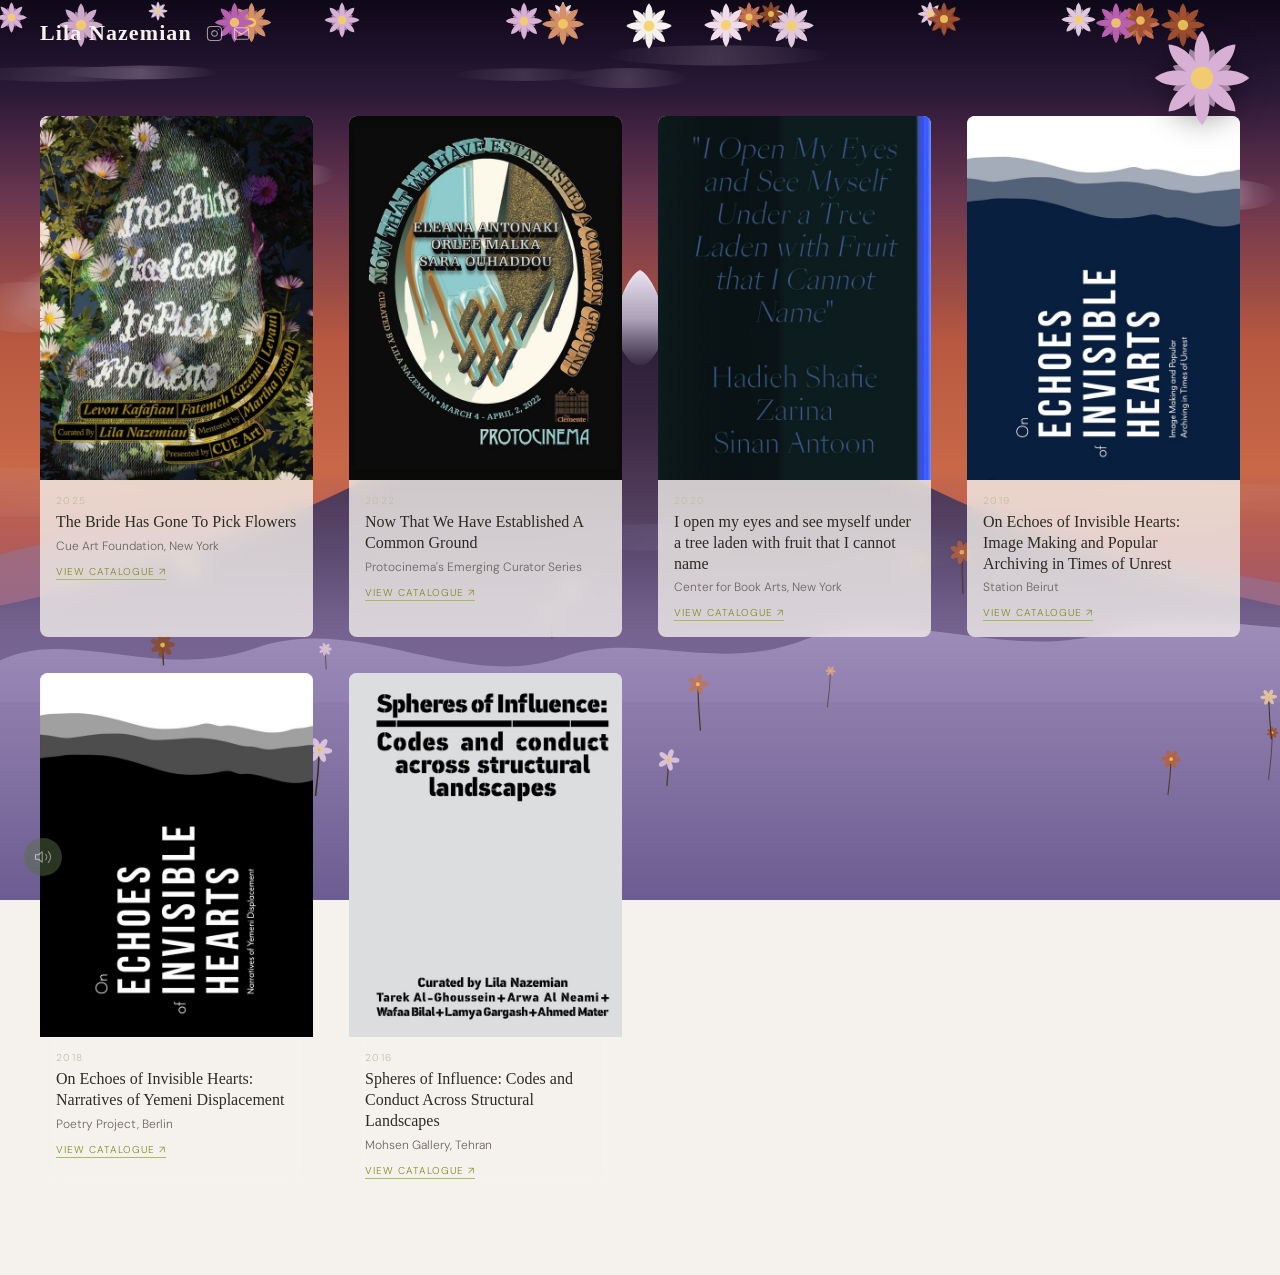
==== commit 55f36e95: "Smaller cosmos snow petals on mobile (10–24px vs 22–54px desktop)" ====
--- a/catalogue.html
+++ b/catalogue.html
@@ -507,7 +507,8 @@
     }
 
     for (var i = 0; i < N; i++) {
-      var size  = 22 + Math.random() * 32;
+      var _mob  = window.innerWidth <= 768;
+      var size  = _mob ? (10 + Math.random() * 14) : (22 + Math.random() * 32);
       var x     = Math.random() * 106 - 3;
       var dur   = 50000 + Math.random() * 45000;
       var delay = -(0.12 + Math.random() * 0.88) * dur;
--- a/assets/style.css
+++ b/assets/style.css
@@ -95,9 +95,10 @@
 }
 
 /* ─── COSMOS BUTTON GLOW ─── */
-/* A circular ::before pseudo-element sits behind the flower and radiates
-   outward with box-shadow, giving a soft beam-of-light look instead of
-   the sharp petal-silhouette produced by drop-shadow. */
+/* Radial-gradient on ::before — perfectly circular on every browser/OS.
+   Animates via opacity + scale so no filter is needed and iOS Safari
+   cannot clip it to a rectangular bounds. The SVG keeps a small
+   drop-shadow only for depth; the glow comes entirely from ::before. */
 .menu-btn .btn-float {
   position: relative;
 }
@@ -105,29 +106,37 @@
   content: '';
   position: absolute;
   top: 50%; left: 50%;
-  width: 68px; height: 68px;
-  transform: translate(-50%, -50%);
+  /* oversized so the gradient edge is far from centre */
+  width: 320px; height: 320px;
+  transform: translate(-50%, -50%) scale(0.12);
   border-radius: 50%;
   pointer-events: none;
+  z-index: 0;
+  /* sharp bright core → radiating rings → transparent edge */
+  background: radial-gradient(circle,
+    rgba(255, 252, 255, 1.00)  0%,
+    rgba(245, 210, 255, 0.95)  8%,
+    rgba(220, 160, 240, 0.82) 20%,
+    rgba(195, 115, 230, 0.58) 38%,
+    rgba(165,  80, 215, 0.30) 58%,
+    rgba(140,  55, 200, 0.10) 75%,
+    transparent               88%
+  );
   animation: cosmos-beam 2.6s ease-in-out infinite;
 }
 .menu-btn .btn-float svg {
-  position: relative; /* sits above ::before */
-  filter: drop-shadow(0 6px 18px rgba(0,0,0,0.40));
+  position: relative;
+  z-index: 1;
+  filter: drop-shadow(0 5px 14px rgba(0,0,0,0.40));
 }
 @keyframes cosmos-beam {
   0%, 100% {
-    box-shadow:
-      0 0  6px  3px rgba(255,240,255,0.12),
-      0 0 14px  7px rgba(216,176,213,0.15);
+    opacity: 0.08;
+    transform: translate(-50%, -50%) scale(0.18);
   }
   50% {
-    box-shadow:
-      0 0  5px  2px rgba(255,252,255,1.00),
-      0 0 18px  9px rgba(240,200,255,0.90),
-      0 0 42px 21px rgba(210,150,230,0.68),
-      0 0 78px 39px rgba(180,100,220,0.42),
-      0 0 120px 60px rgba(150, 70,200,0.20);
+    opacity: 1.00;
+    transform: translate(-50%, -50%) scale(1.00);
   }
 }
 
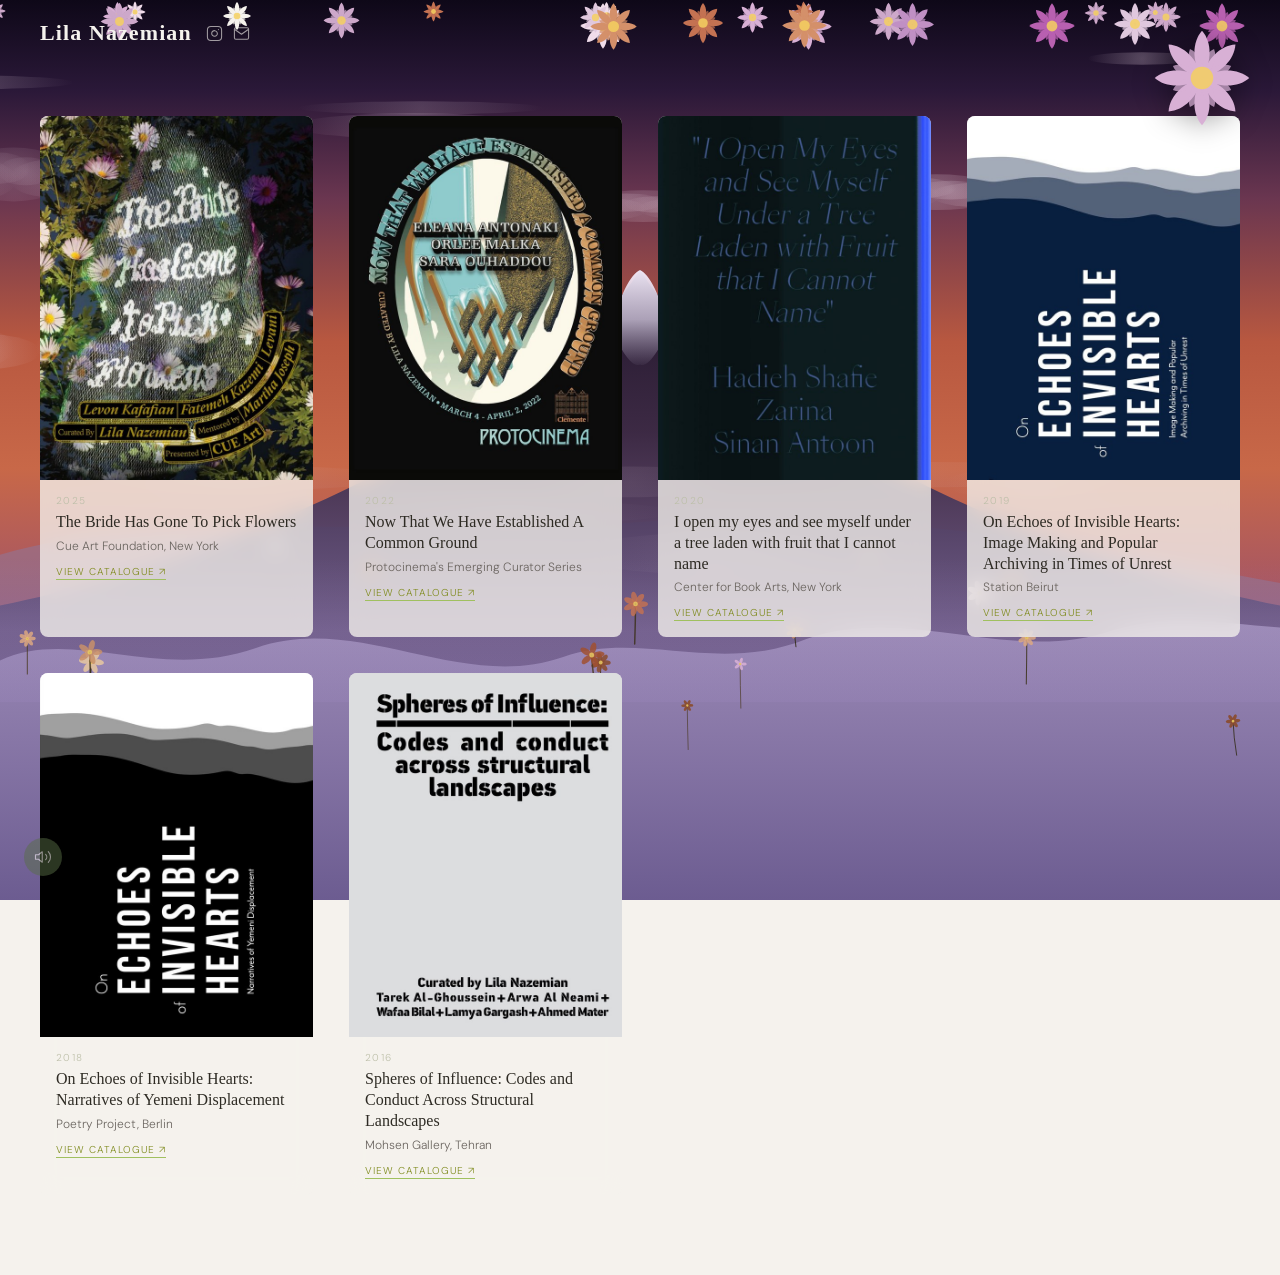
==== commit f9b78918: "Fix mobile drag: use setProperty !important to override CSS !important rules The homepage mobile CSS" ====
--- a/catalogue.html
+++ b/catalogue.html
@@ -827,12 +827,18 @@
     var dragging = false, _wasDrag = false;
     var startX, startY, startLeft, startTop;
 
+    function _setPos(l, t) {
+      btn.style.setProperty('right',     'auto',  'important');
+      btn.style.setProperty('transform', 'none',  'important');
+      btn.style.setProperty('left',      l + 'px','important');
+      btn.style.setProperty('top',       t + 'px','important');
+    }
+
     try {
       var saved = JSON.parse(localStorage.getItem(KEY));
       if (saved) {
-        btn.style.right = 'auto'; btn.style.transform = 'none';
-        btn.style.left = Math.min(saved.x, window.innerWidth  - btn.offsetWidth)  + 'px';
-        btn.style.top  = Math.min(saved.y, window.innerHeight - btn.offsetHeight) + 'px';
+        _setPos(Math.min(saved.x, window.innerWidth  - btn.offsetWidth),
+                Math.min(saved.y, window.innerHeight - btn.offsetHeight));
       }
     } catch (e) {}
 
@@ -841,8 +847,7 @@
       var r = btn.getBoundingClientRect();
       startX = e.clientX; startY = e.clientY;
       startLeft = r.left; startTop = r.top;
-      btn.style.right = 'auto'; btn.style.transform = 'none';
-      btn.style.left = startLeft + 'px'; btn.style.top = startTop + 'px';
+      _setPos(startLeft, startTop);
       dragging = true; _wasDrag = false;
       try { btn.setPointerCapture(e.pointerId); } catch(ex) {}
     }
@@ -852,13 +857,13 @@
       if (Math.abs(dx) > 8 || Math.abs(dy) > 8) _wasDrag = true;
       if (_wasDrag) {
         e.preventDefault();
-        btn.style.left = Math.max(0, Math.min(window.innerWidth  - btn.offsetWidth,  startLeft + dx)) + 'px';
-        btn.style.top  = Math.max(0, Math.min(window.innerHeight - btn.offsetHeight, startTop  + dy)) + 'px';
+        _setPos(Math.max(0, Math.min(window.innerWidth  - btn.offsetWidth,  startLeft + dx)),
+                Math.max(0, Math.min(window.innerHeight - btn.offsetHeight, startTop  + dy)));
       }
     }
     function onEnd() {
       if (!dragging) return; dragging = false;
-      if (_wasDrag) { try { localStorage.setItem(KEY, JSON.stringify({ x: parseFloat(btn.style.left), y: parseFloat(btn.style.top) })); } catch (ex) {} }
+      if (_wasDrag) { try { localStorage.setItem(KEY, JSON.stringify({ x: parseFloat(btn.style.getPropertyValue('left')), y: parseFloat(btn.style.getPropertyValue('top')) })); } catch (ex) {} }
     }
 
     btn.addEventListener('click', function (e) {
--- a/assets/style.css
+++ b/assets/style.css
@@ -107,8 +107,8 @@
   position: absolute;
   top: 50%; left: 50%;
   /* oversized so the gradient edge is far from centre */
-  width: 320px; height: 320px;
-  transform: translate(-50%, -50%) scale(0.12);
+  width: 160px; height: 160px;
+  transform: translate(-50%, -50%) scale(0.18);
   border-radius: 50%;
   pointer-events: none;
   z-index: 0;
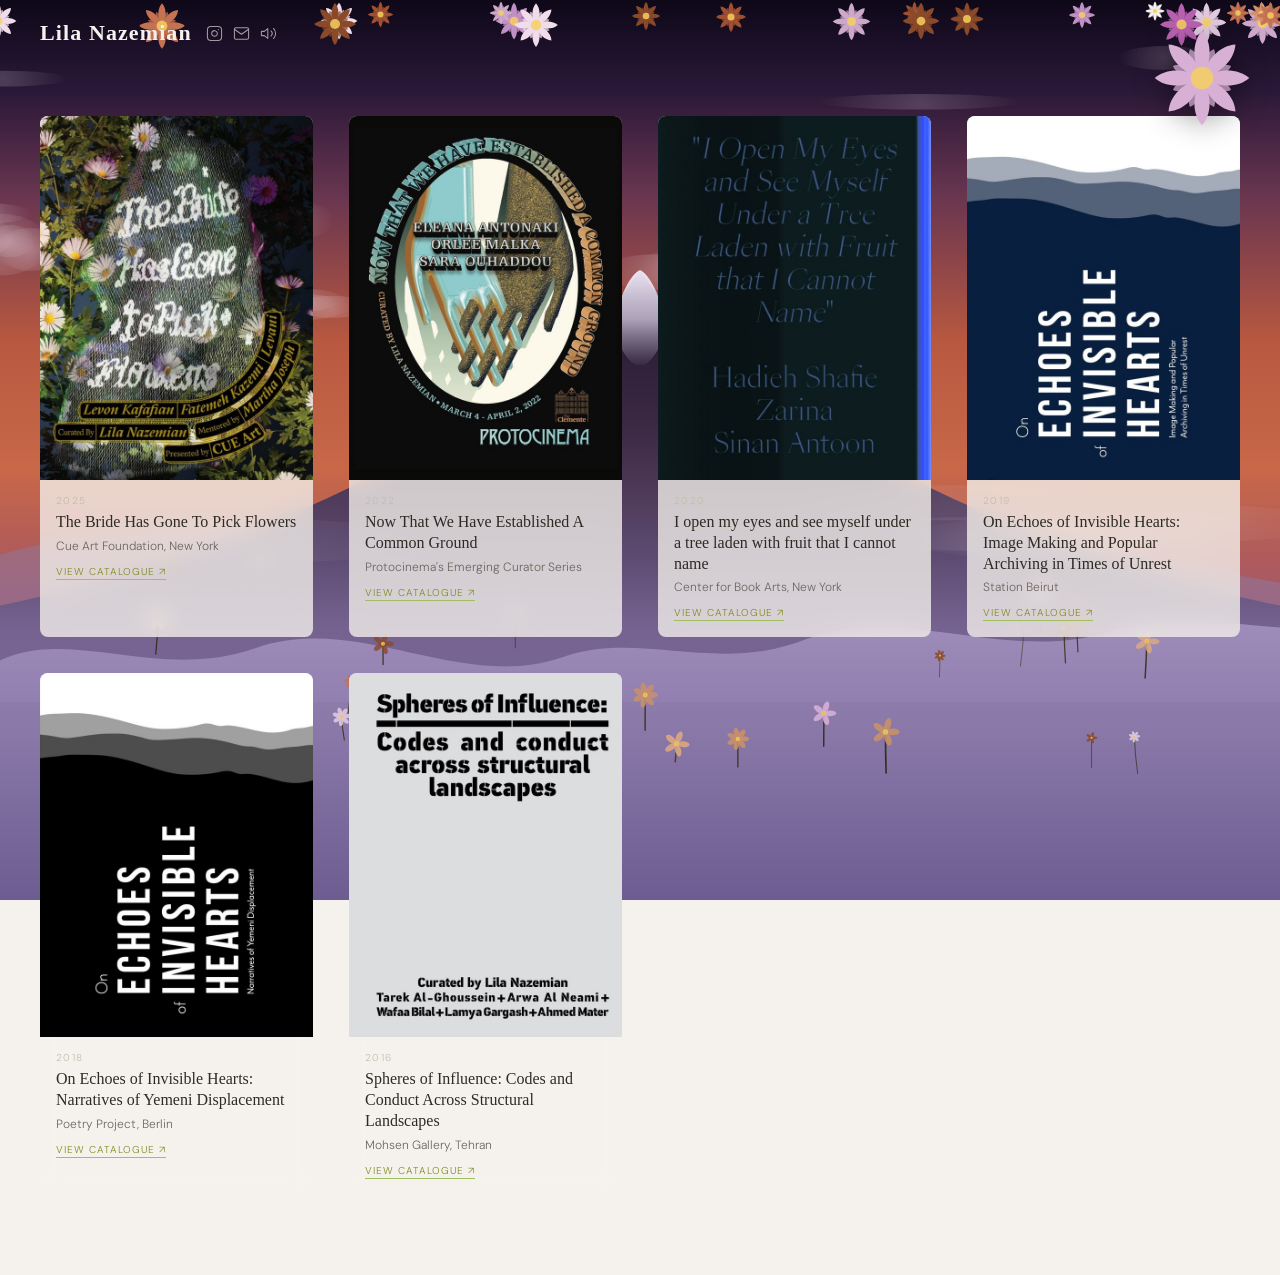
==== commit bcff500f: "Move sound icon into nav bar next to Instagram and email icons" ====
--- a/catalogue.html
+++ b/catalogue.html
@@ -152,6 +152,18 @@
         <a class="nav-icon" href="mailto:lila.nazemian@gmail.com" aria-label="Email">
           <svg viewBox="0 0 24 24" width="17" height="17" fill="none" stroke="currentColor" stroke-width="1.5" stroke-linecap="round" stroke-linejoin="round"><path d="M4 4h16c1.1 0 2 .9 2 2v12c0 1.1-.9 2-2 2H4c-1.1 0-2-.9-2-2V6c0-1.1.9-2 2-2z"/><polyline points="22,6 12,13 2,6"/></svg>
         </a>
+        <button id="mute-btn" class="nav-icon mute-btn" onclick="window._toggleSiteMusic && window._toggleSiteMusic()" aria-label="Toggle music">
+          <svg class="icon-sound" viewBox="0 0 24 24" width="17" height="17" fill="none" stroke="currentColor" stroke-width="1.5" stroke-linecap="round" stroke-linejoin="round">
+            <path d="M11 5L6 9H2v6h4l5 4V5z"/>
+            <path d="M15.54 8.46a5 5 0 0 1 0 7.07"/>
+            <path d="M19.07 4.93a10 10 0 0 1 0 14.14"/>
+          </svg>
+          <svg class="icon-muted" viewBox="0 0 24 24" width="17" height="17" fill="none" stroke="currentColor" stroke-width="1.5" stroke-linecap="round" stroke-linejoin="round">
+            <path d="M11 5L6 9H2v6h4l5 4V5z"/>
+            <line x1="23" y1="9" x2="17" y2="15"/>
+            <line x1="17" y1="9" x2="23" y2="15"/>
+          </svg>
+        </button>
       </span>
     </div>
   </header>
@@ -258,20 +270,6 @@
 
     </div>
   </main>
-
-  <!-- Mute button -->
-  <button id="mute-btn" class="mute-btn" onclick="window._toggleSiteMusic && window._toggleSiteMusic()" aria-label="Toggle music">
-    <svg class="icon-sound" viewBox="0 0 24 24" width="18" height="18" fill="none" stroke="currentColor" stroke-width="1.5" stroke-linecap="round" stroke-linejoin="round">
-      <path d="M11 5L6 9H2v6h4l5 4V5z"/>
-      <path d="M15.54 8.46a5 5 0 0 1 0 7.07"/>
-      <path d="M19.07 4.93a10 10 0 0 1 0 14.14"/>
-    </svg>
-    <svg class="icon-muted" viewBox="0 0 24 24" width="18" height="18" fill="none" stroke="currentColor" stroke-width="1.5" stroke-linecap="round" stroke-linejoin="round">
-      <path d="M11 5L6 9H2v6h4l5 4V5z"/>
-      <line x1="23" y1="9" x2="17" y2="15"/>
-      <line x1="17" y1="9" x2="23" y2="15"/>
-    </svg>
-  </button>
 
   <!-- Damavand animated background -->
   <script data-page>
--- a/assets/style.css
+++ b/assets/style.css
@@ -226,25 +226,14 @@
 
 /* ─── MUTE BUTTON ─── */
 .mute-btn {
-  position: fixed;
-  bottom: 24px;
-  left: 24px;
-  z-index: 500;
-  background: rgba(90, 110, 70, 0.82);
+  background: none;
   border: none;
-  border-radius: 50%;
-  width: 38px;
-  height: 38px;
-  display: flex;
-  align-items: center;
-  justify-content: center;
+  padding: 0;
   cursor: pointer;
-  color: #f5f2ed;
-  opacity: 0.6;
-  transition: opacity 0.2s;
-  padding: 0;
-}
-.mute-btn:hover { opacity: 1; }
+  color: inherit;
+  display: flex;
+  align-items: center;
+}
 .mute-btn .icon-muted { display: none; }
 .mute-btn.muted .icon-sound { display: none; }
 .mute-btn.muted .icon-muted { display: block; }
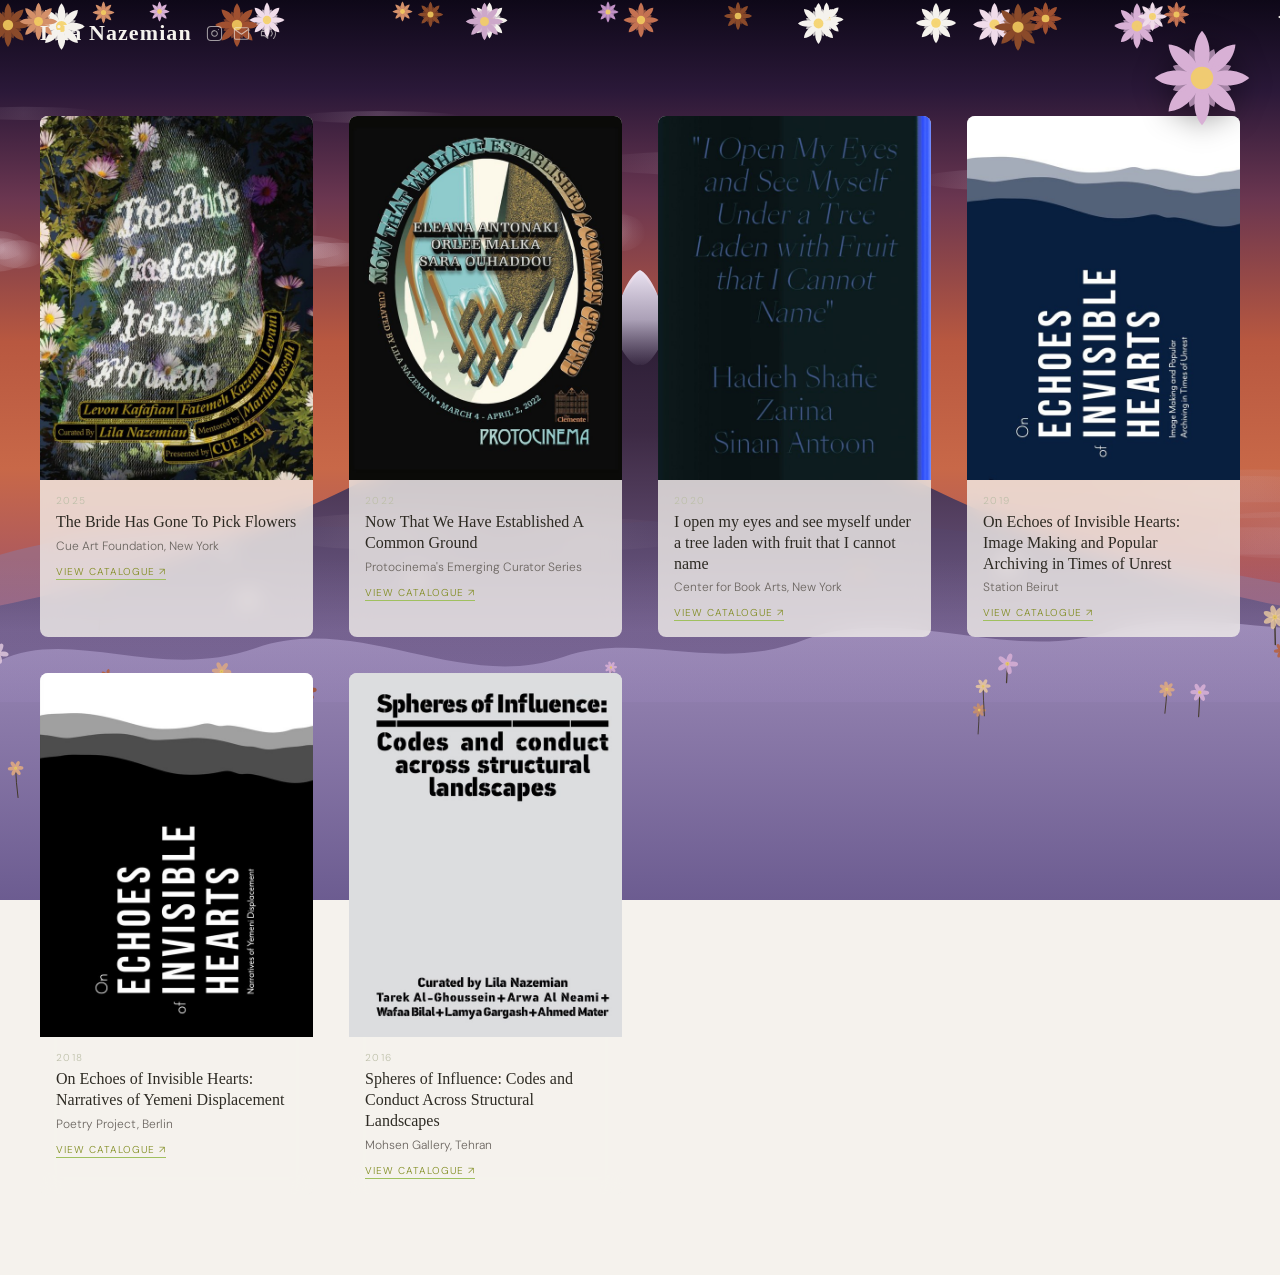
==== commit 44afb5ca: "Drawer always opens below the cosmos button regardless of drag position" ====
--- a/catalogue.html
+++ b/catalogue.html
@@ -798,7 +798,17 @@
     }
 
     function openDrawer() {
-      document.getElementById('drawer').classList.add('open');
+      var btn    = document.querySelector('.menu-btn');
+      var drawer = document.getElementById('drawer');
+      if (btn) {
+        var r  = btn.getBoundingClientRect();
+        var dw = drawer.offsetWidth || 180;
+        var left = Math.max(10, Math.min(r.left, window.innerWidth - dw - 10));
+        drawer.style.setProperty('top',   (r.bottom + 8) + 'px', 'important');
+        drawer.style.setProperty('left',  left + 'px',            'important');
+        drawer.style.setProperty('right', 'auto',                 'important');
+      }
+      drawer.classList.add('open');
       document.getElementById('overlay').classList.add('open');
     }
     function closeDrawer() {
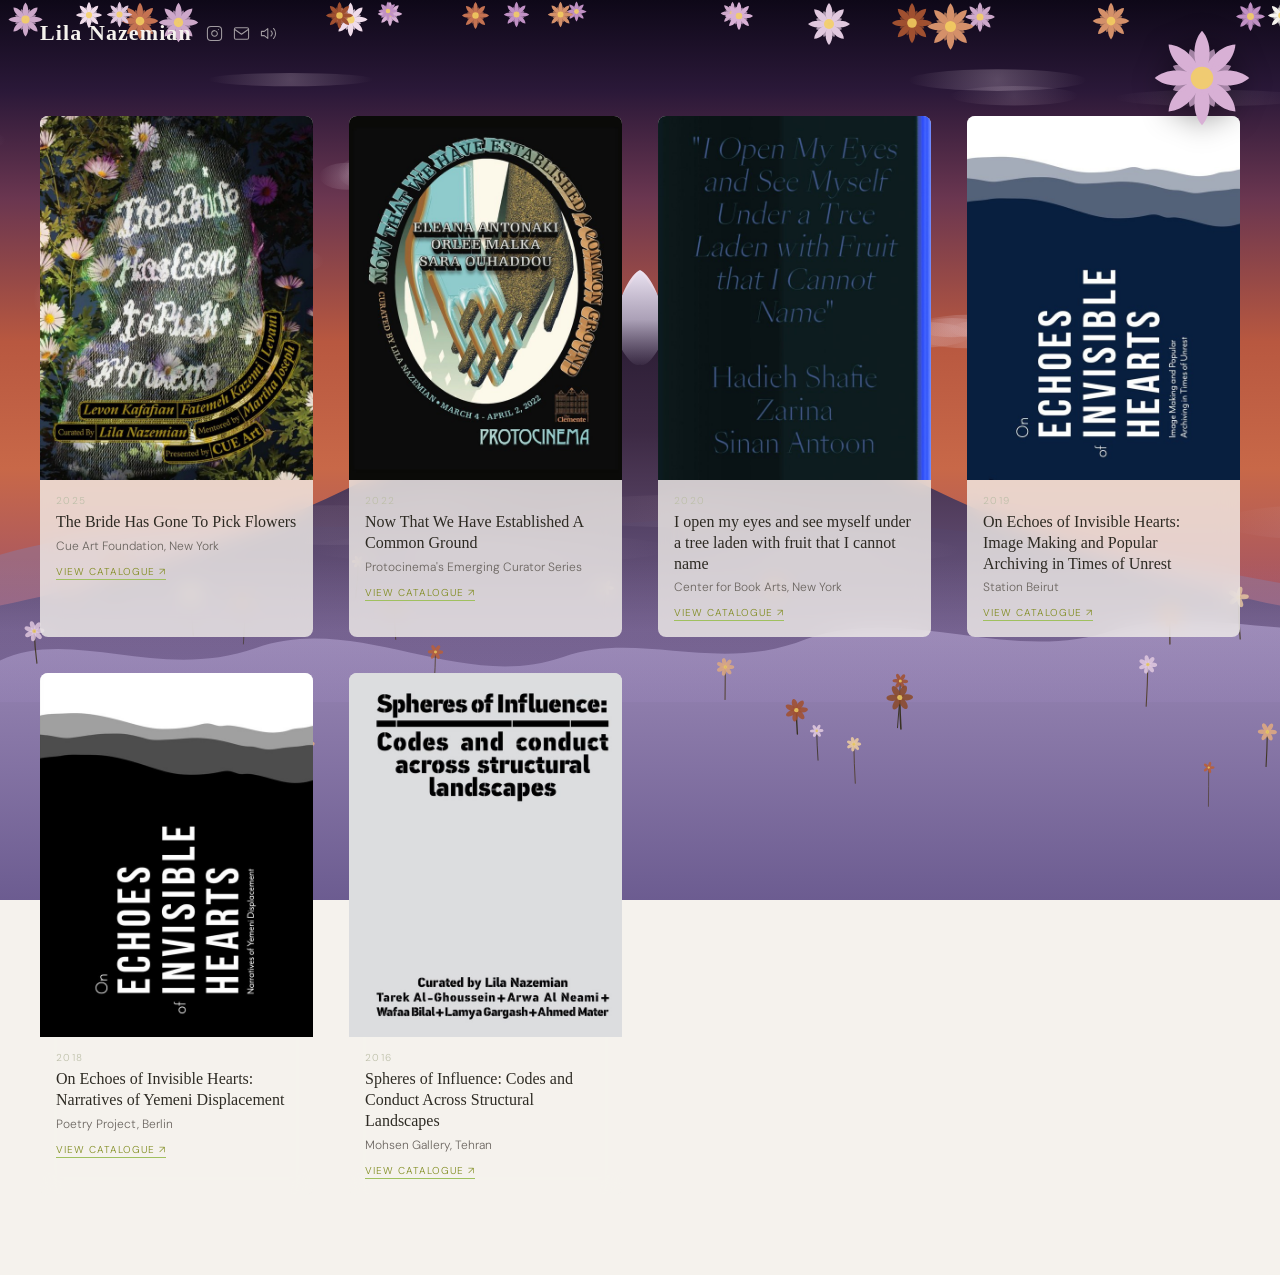
==== commit 430e0420: "Fix audio unlock: persistent gesture listeners, catch resume errors, guard closed ctx" ====
--- a/catalogue.html
+++ b/catalogue.html
@@ -717,9 +717,9 @@
     }
 
     function start() {
-      if (_muted || !ctx) return;
+      if (_muted || !ctx || ctx.state === 'closed') return;
       try { var b=ctx.createBuffer(1,1,ctx.sampleRate),s=ctx.createBufferSource(); s.buffer=b; s.connect(ctx.destination); s.start(0); } catch(ex){}
-      ctx.resume().then(setup);
+      ctx.resume().then(setup).catch(function(){});
     }
 
     window._toggleSiteMusic = function() {
@@ -730,8 +730,7 @@
       if (_muted) {
         if (ctx) ctx.suspend();
       } else {
-        if (!ctx || ctx.state === 'suspended') start();
-        else if (ctx) ctx.resume();
+        start();
       }
     };
 
@@ -739,12 +738,10 @@
     window._pauseSiteMusic  = function() { if (ctx) ctx.suspend(); };
     window._resumeSiteMusic = function() { if (ctx && !_muted) ctx.resume(); };
 
-    if (!_muted) {
-      start();
-      ['pointerdown','touchstart','touchend','keydown'].forEach(function(ev) {
-        document.addEventListener(ev, start, { once: true, passive: true });
-      });
-    }
+    function _tryStart() { if (!ready) start(); }
+    ['pointerdown', 'touchstart', 'keydown'].forEach(function(ev) {
+      document.addEventListener(ev, _tryStart, { passive: true });
+    });
 
     var D5=D4*2, E5=E4*2, Fk5=Fk4*2, G5=G4*2, A5=A4*2, Bb5=Bb4*2;
     var splurges = [
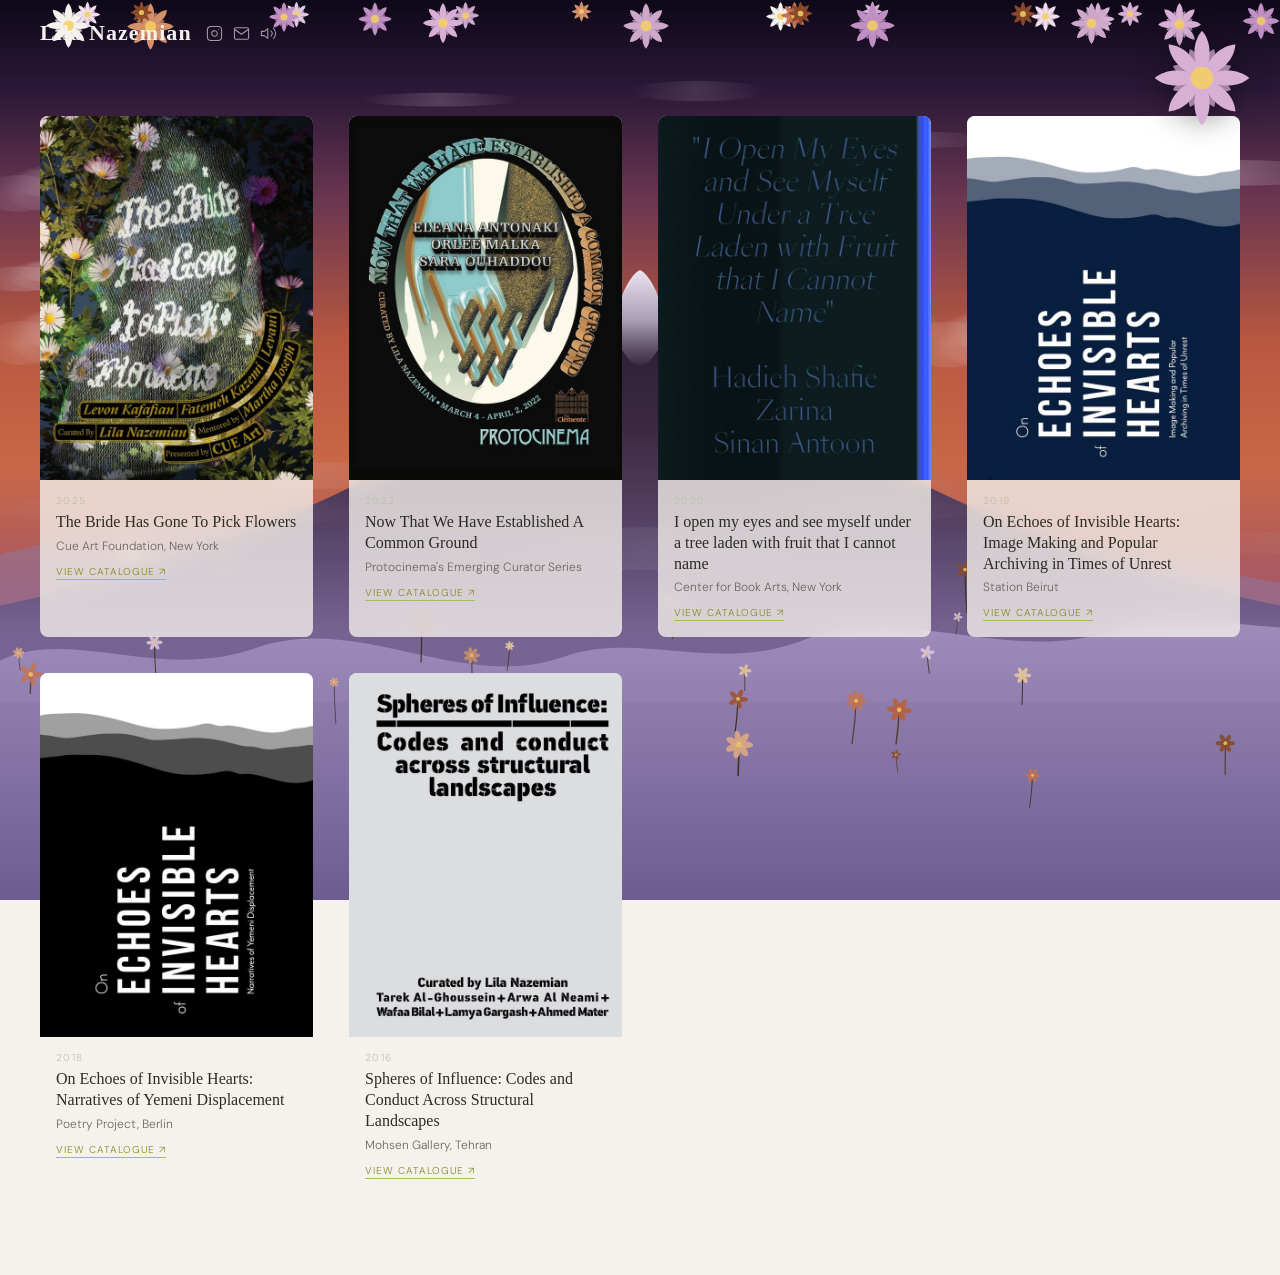
==== commit a7f6a2ab: "Audio: retry graph build on gesture, guard masterGain null in setup()" ====
--- a/catalogue.html
+++ b/catalogue.html
@@ -584,16 +584,20 @@
     var ctx, masterGain, nextTime = 0, idx = 0, ready = false;
     var _muted = localStorage.getItem('siteMuted') === 'true';
 
-    // Pre-build the audio graph immediately at page load so the reverb
-    // computation is done before the first user gesture — no startup lag.
-    try {
-      ctx = new AC();
-      var _rev = makeHallReverb(), _rvg = ctx.createGain();
-      _rvg.gain.value = 0.54;
-      masterGain = ctx.createGain(); masterGain.gain.value = 0;
-      masterGain.connect(ctx.destination);
-      masterGain.connect(_rev); _rev.connect(_rvg); _rvg.connect(ctx.destination);
-    } catch(e) {}
+    function _buildGraph() {
+      try {
+        if (!ctx || ctx.state === 'closed') ctx = new AC();
+        if (!masterGain) {
+          var _rev = makeHallReverb(), _rvg = ctx.createGain();
+          _rvg.gain.value = 0.54;
+          masterGain = ctx.createGain(); masterGain.gain.value = 0;
+          masterGain.connect(ctx.destination);
+          masterGain.connect(_rev); _rev.connect(_rvg); _rvg.connect(ctx.destination);
+        }
+        return true;
+      } catch(e) { return false; }
+    }
+    _buildGraph();
 
     (function () {
       var btn = document.getElementById('mute-btn');
@@ -699,8 +703,8 @@
 
     function setup() {
       if (ready) return;
+      if (!masterGain) return;
       ready = true;
-      // Graph already built at load time — just ramp up and schedule
       masterGain.gain.setValueAtTime(0, ctx.currentTime);
       masterGain.gain.linearRampToValueAtTime(0.36, ctx.currentTime + 0.3);
       nextTime = ctx.currentTime + 0.1;
@@ -717,7 +721,8 @@
     }
 
     function start() {
-      if (_muted || !ctx || ctx.state === 'closed') return;
+      if (_muted) return;
+      if (!ctx || !masterGain || ctx.state === 'closed') { if (!_buildGraph()) return; }
       try { var b=ctx.createBuffer(1,1,ctx.sampleRate),s=ctx.createBufferSource(); s.buffer=b; s.connect(ctx.destination); s.start(0); } catch(ex){}
       ctx.resume().then(setup).catch(function(){});
     }
